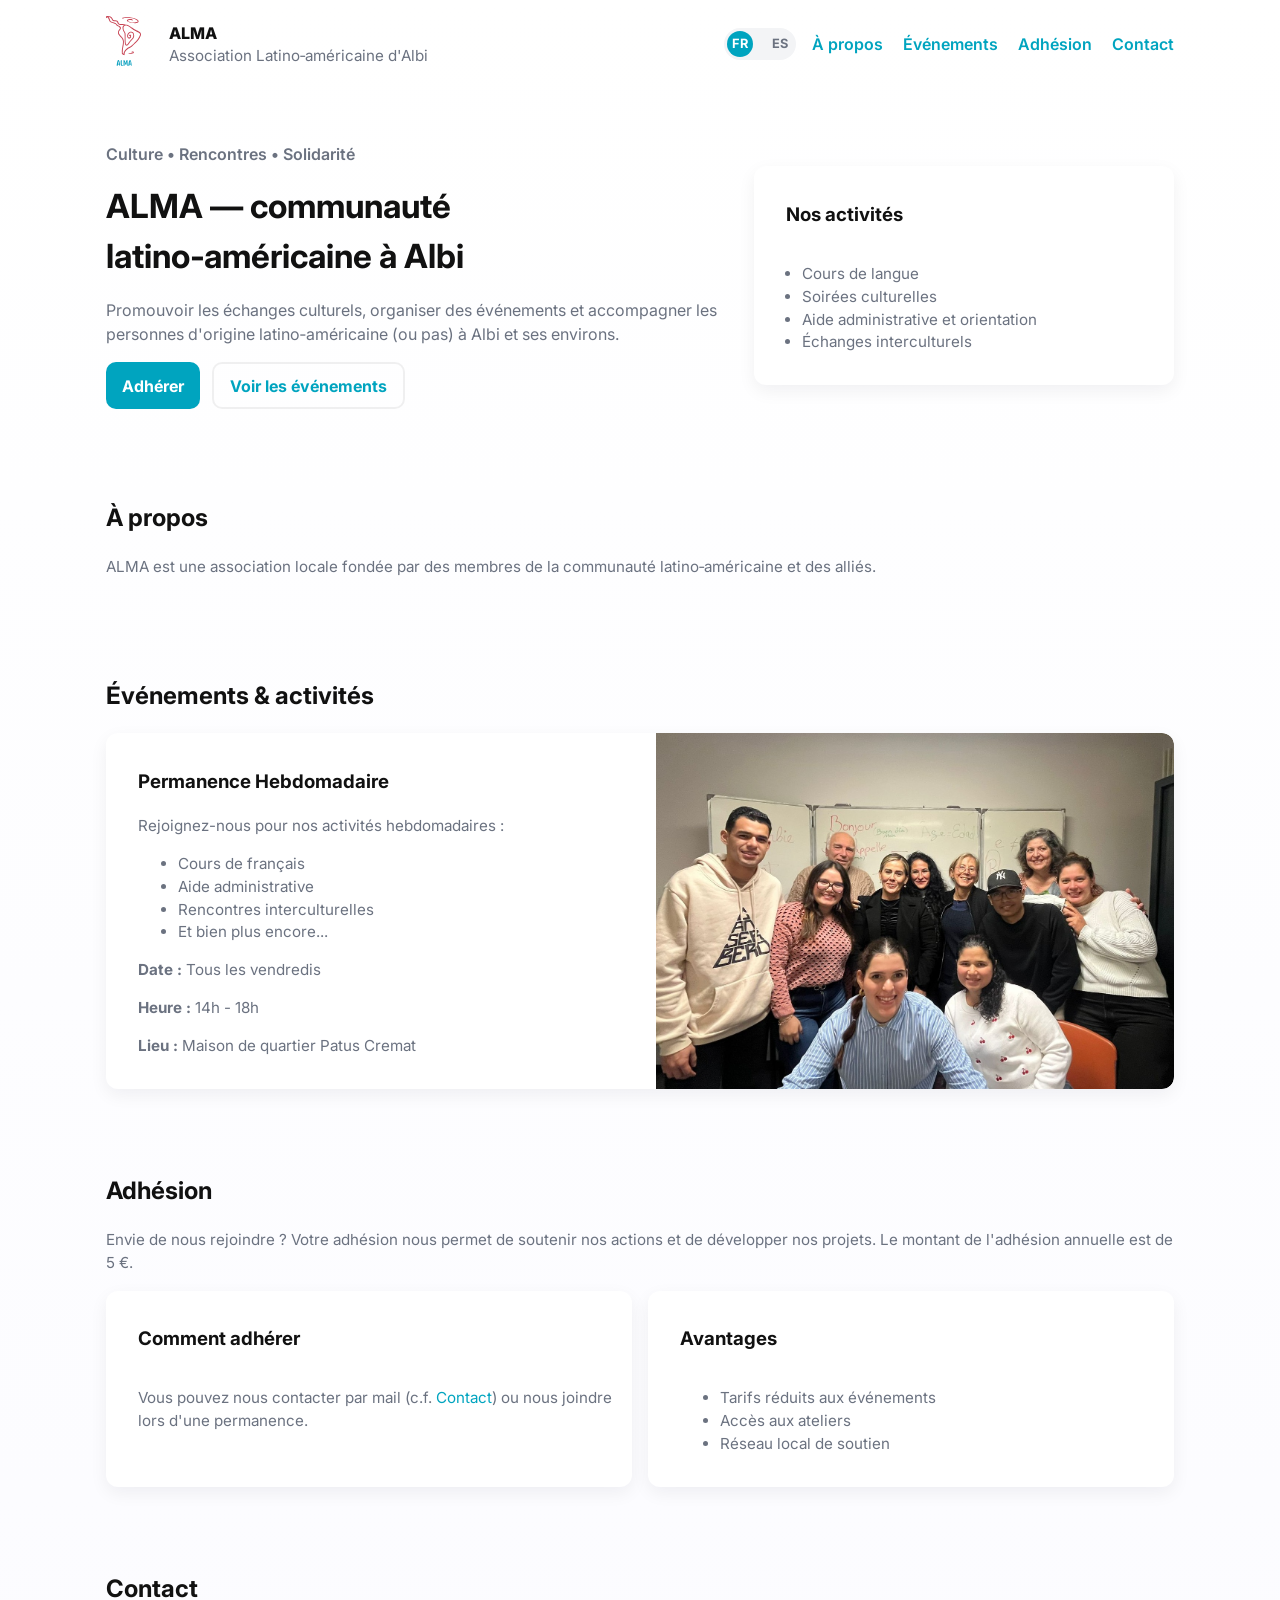
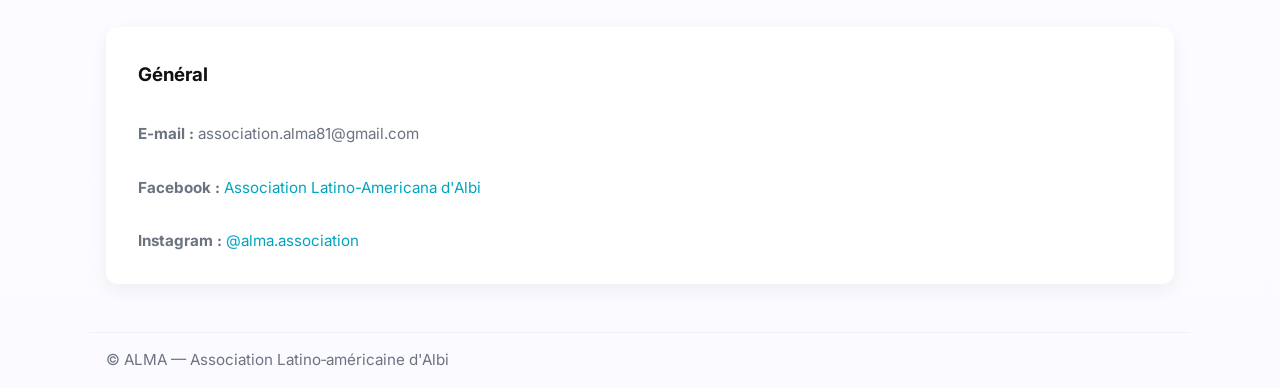
==== index.html @ cfc6c76d "Fix typo" ====
<!doctype html>
<html lang="fr">
<head>
  <meta charset="utf-8" />
  <meta name="viewport" content="width=device-width, initial-scale=1" />
  <title>ALMA — Association Latino‑américaine d'Albi</title>
  <meta name="description" content="ALMA (Association Latino‑aMéricaine d'Albi) — événements, cours, rencontres et échanges culturels à Albi." />
  <link rel="alternate" hreflang="fr" href="https://alma-albi.fr?lang=fr" />
  <link rel="alternate" hreflang="es" href="https://alma-albi.fr?lang=es" />
  <link rel="preconnect" href="https://fonts.googleapis.com">
  <link rel="preconnect" href="https://fonts.gstatic.com" crossorigin>
  <link href="https://fonts.googleapis.com/css2?family=Inter:wght@300;400;600;800&display=swap" rel="stylesheet">
  <link rel="stylesheet" href="style.css">
</head>
<body>
  <header class="container">
    <div class="nav" role="navigation" aria-label="Navigation principale">
      <div class="brand">
        <div class="logo" aria-hidden="true">
          <img src="logo_alma.svg" alt="Logo" height="50">
        </div>
        <div>
          <div style="font-weight:800">ALMA</div>
          <div class="small" data-i18n="subtitle">Association Latino‑américaine d'Albi</div>
        </div>
      </div>

      <nav class="main-nav">
        <!-- language toggle -->
        <div id="langSwitch" class="lang-switch" role="switch" aria-checked="false" tabindex="0" aria-label="Changer de langue">
          <span class="lang-label left">FR</span>
          <span class="lang-label right">ES</span>
          <span class="lang-thumb"></span>
        </div>

        <button class="menu-btn" id="menuBtn" aria-expanded="false" aria-controls="mobileMenu">☰</button>
        <ul class="desktop-menu">
          <li><a href="#apropos" data-i18n="nav_about">À propos</a></li>
          <li><a href="#evenements" data-i18n="nav_events">Événements</a></li>
          <li><a href="#adhesion" data-i18n="nav_membership">Adhésion</a></li>
          <li><a href="#contact" data-i18n="nav_contact">Contact</a></li>
        </ul>
      </nav>
    </div>

    <div id="mobileMenu" class="mobile-menu" aria-hidden="true">
      <ul>
        <li><a href="#apropos" data-i18n="nav_about">À propos</a></li>
        <li><a href="#evenements" data-i18n="nav_events">Événements</a></li>
        <li><a href="#adhesion" data-i18n="nav_membership">Adhésion</a></li>
        <li><a href="#contact" data-i18n="nav_contact">Contact</a></li>
      </ul>
    </div>
  </header>

  <main class="container">
    <section class="hero" aria-labelledby="hero-title">
      <div class="hero-inner">
        <div class="eyebrow" data-i18n="eyebrow">Culture • Rencontres • Solidarité</div>
        <h1 id="hero-title" data-i18n="title">ALMA — communauté latino‑américaine à Albi</h1>
        <p class="lead" data-i18n="lead">Promouvoir les échanges culturels, organiser des événements et accompagner les personnes d'origine latino‑américaine (ou pas) à Albi et ses environs.</p>

        <div class="ctas" role="group">
          <a class="btn btn-primary" href="#adhesion" data-i18n="cta_join">Adhérer</a>
          <a class="btn btn-ghost" href="#evenements" data-i18n="cta_events">Voir les événements</a>
        </div>
      </div>

      <aside class="card">
        <h3 data-i18n="activities_title">Nos activités</h3>
        <ul class="small" style="padding-left:1rem">
          <li data-i18n="act1">Cours de langue</li>
          <li data-i18n="act2">Soirées culturelles</li>
          <li data-i18n="act3">Aide administrative et orientation</li>
          <li data-i18n="act4">Échanges interculturels</li>
        </ul>
      </aside>
    </section>

    <section id="apropos">
      <h2 data-i18n="about_title">À propos</h2>
      <p class="small" data-i18n="about_text">ALMA est une association locale fondée par des membres de la communauté latino‑américaine et des alliés.</p>
    </section>

    <section id="evenements">
      <h2 data-i18n="events_title">Événements & activités</h2>
      <div class="card-grid">
        <article class="card card-with-image-grid">
          <div class="card-content">
            <div class="card-body">
              <h3 data-i18n="permanence_title">Permanence Hebdomadaire</h3>
              <p class="small" data-i18n="permanence_description">Rejoignez-nous pour nos activités hebdomadaires :</p>
              <ul class="small">
                <li data-i18n="permanence_item1">Cours de français</li>
                <li data-i18n="permanence_item2">Aide administrative</li>
                <li data-i18n="permanence_item3">Rencontres interculturelles</li>
                <li data-i18n="permanence_item4">Et bien plus encore...</li>
              </ul>
              <p class="small" data-i18n="permanence_date"><strong>Date :</strong> Tous les vendredis</p>
              <p class="small" data-i18n="permanence_time"><strong>Heure :</strong> 14h - 18h</p>
              <p class="small" data-i18n="permanence_location"><strong>Lieu :</strong> Maison de quartier Patus Cremat</p>
            </div>
            <div class="card-image">
              <img src="foto_permanence.jpeg" alt="Permanence Hebdomadaire">
            </div>
          </div>
        </article>
      </div>
    </section>

    <section id="adhesion">
      <h2 data-i18n="membership_title">Adhésion</h2>
      <p class="small" data-i18n="membership_text">Envie de nous rejoindre ? Votre adhésion nous permet de soutenir nos actions et de développer nos projets. Le montant de l'adhésion annuelle est de 5 €.</p>
      <div style="margin-top:1rem" class="card-grid">
        <div class="card">
          <h3 data-i18n="how_to_join_title">Comment adhérer</h3>
          <p class="small" data-i18n="how_to_join_text">Vous pouvez nous contacter par mail (c.f. <a href="#contact" data-i18n="nav_contact">Contact</a>) ou nous joindre lors d'une permanence.</p>
        </div>
        <div class="card">
          <h3 data-i18n="advantages_title">Avantages</h3>
          <ul class="small">
            <li data-i18n="advantage1">Tarifs réduits aux événements</li>
            <li data-i18n="advantage2">Accès aux ateliers</li>
            <li data-i18n="advantage3">Réseau local de soutien</li>
          </ul>
        </div>
      </div>
    </section>

    <section id="contact">
      <h2 data-i18n="contact_title">Contact</h2>

      <div class="card">
        <h3 data-i18n="contact_general_title">Général</h3>
        <p class="small" data-i18n="contact_email"><strong>E‑mail :</strong> association.alma81@gmail.com</p>
        <p class="small" data-i18n="contact_facebook"><strong>Facebook :</strong> <a href="https://www.facebook.com/p/Association-Latino-americana-dAlbi-61553731114717/">Association Latino-Americana d'Albi</a></p>
        <p class="small" data-i18n="contact_instagram"><strong>Instagram :</strong> <a href="https://www.instagram.com/alma.association/">@alma.association</a></p>
      </div>

      <!-- <h3 data-i18n="contact_board_title">Membres du bureau</h3> -->
      <!-- <div class="card-grid"> -->
      <!--   <div class="card"> -->
      <!--     <img src="https://via.placeholder.com/150" alt="Photo de John Doe" style="width:100%;height:auto;border-radius:8px;"> -->
      <!--     <h4 data-i18n="board_member1_name">John Doe</h4> -->
      <!--     <p class="small">john.doe@example.com</p> -->
      <!--     <p class="small">+33 6 00 00 00 00</p> -->
      <!--   </div> -->
      <!--   <div class="card"> -->
      <!--     <img src="https://via.placeholder.com/150" alt="Photo de Jane Doe" style="width:100%;height:auto;border-radius:8px;"> -->
      <!--     <h4 data-i18n="board_member2_name">Jane Doe</h4> -->
      <!--     <p class="small">jane.doe@example.com</p> -->
      <!--     <p class="small">+33 6 00 00 00 00</p> -->
      <!--   </div> -->
      <!--   <div class="card"> -->
      <!--     <img src="https://via.placeholder.com/150" alt="Photo de Peter Jones" style="width:100%;height:auto;border-radius:8px;"> -->
      <!--     <h4 data-i18n="board_member3_name">Peter Jones</h4> -->
      <!--     <p class="small">peter.jones@example.com</p> -->
      <!--     <p class="small">+33 6 00 00 00 00</p> -->
      <!--   </div> -->
      <!--   <div class="card"> -->
      <!--     <img src="https://via.placeholder.com/150" alt="Photo de Mary Smith" style="width:100%;height:auto;border-radius:8px;"> -->
      <!--     <h4 data-i18n="board_member4_name">Mary Smith</h4> -->
      <!--     <p class="small">mary.smith@example.com</p> -->
      <!--     <p class="small">+33 6 00 00 00 00</p> -->
      <!--   </div> -->
      <!-- </div> -->
    </section>
  </main>

  <footer class="container">
    <div class="small">© ALMA — Association Latino‑américaine d'Albi</div>
  </footer>

  <script>
    const translations = {
      fr: {
        subtitle: "Association Latino‑américaine d'Albi",
        nav_about: "À propos",
        nav_events: "Événements",
        nav_membership: "Adhésion",
        nav_contact: "Contact",
        eyebrow: "Culture • Rencontres • Solidarité",
        title: "ALMA — communauté latino‑américaine à Albi",
        lead: "Promouvoir les échanges culturels, organiser des événements et accompagner les personnes d'origine latino‑américaine (ou pas) à Albi et ses environs.",
        cta_join: "Adhérer",
        cta_events: "Voir les événements",
        activities_title: "Nos activités",
        act1: "Cours de langue",
        act2: "Soirées culturelles",
        act3: "Aide administrative et orientation",
        act4: "Échanges interculturels",
        about_title: "À propos",
        about_text: "ALMA est une association locale fondée par des membres de la communauté latino‑américaine et des alliés.",
        events_title: "Événements & activités",
        permanence_title: "Permanence Hebdomadaire",
        permanence_description: "Rejoignez-nous pour nos activités hebdomadaires :",
        permanence_item1: "Cours de français",
        permanence_item2: "Aide administrative",
        permanence_item3: "Rencontres interculturelles",
        permanence_item4: "Et bien plus encore...",
        permanence_date: "<strong>Date :</strong> Tous les vendredis",
        permanence_time: "<strong>Heure :</strong> 14h - 18h",
        permanence_location: "<strong>Lieu :</strong> Maison de quartier Patus Cremat",
        membership_title: "Adhésion",
        membership_text: "Envie de nous rejoindre ? Votre adhésion nous permet de soutenir nos actions et de développer nos projets. Le montant de l'adhésion annuelle est de 5 €.",
        how_to_join_title: "Comment adhérer",
        how_to_join_text: "Vous pouvez nous contacter par mail (c.f. <a href="#contact" data-i18n="nav_contact">Contact</a>) ou nous joindre lors d'une permanence.",
        advantages_title: "Avantages",
        advantage1: "Tarifs réduits aux événements",
        advantage2: "Accès aux ateliers",
        advantage3: "Réseau local de soutien",
        contact_title: "Contact",
        contact_general_title: "Général",
        contact_phone: "<strong>Téléphone :</strong> +33 6 00 00 00 00",
        contact_email: "<strong>E‑mail :</strong> association.alma81@gmail.com",
        contact_facebook: "<strong>Facebook :</strong> <a href=\"https://www.facebook.com/p/Association-Latino-americana-dAlbi-61553731114717/\">Association Latino-Americana d'Albi</a>",
        contact_instagram: "<strong>Instagram :</strong> <a href=\"https://www.instagram.com/alma.association/\">@alma.association</a>",
        contact_board_title: "Membres du bureau",
        board_member1_name: "John Doe",
        board_member2_name: "Jane Doe",
        board_member3_name: "Peter Jones",
        board_member4_name: "Mary Smith"
      },
      es: {
        subtitle: "Asociación Latinoamericana de Albi",
        nav_about: "Sobre nosotros",
        nav_events: "Eventos",
        nav_membership: "Afiliación",
        nav_contact: "Contacto",
        eyebrow: "Cultura • Encuentros • Solidaridad",
        title: "ALMA — comunidad latinoamericana en Albi",
        lead: "Promover intercambios culturales, organizar eventos y acompañar a personas de origen latinoamericano (o no) en Albi y alrededores.",
        cta_join: "Afiliarse",
        cta_events: "Ver eventos",
        activities_title: "Nuestras actividades",
        act1: "Clases de idioma",
        act2: "Noches culturales",
        act3: "Ayuda administrativa y orientación",
        act4: "Intercambios interculturales",
        about_title: "Sobre nosotros",
        about_text: "ALMA es una asociación local fundada por miembros de la comunidad latinoamericana y aliados.",
        events_title: "Eventos y actividades",
        permanence_title: "Permanencia Semanal",
        permanence_description: "Únase a nosotros para nuestras actividades semanales:",
        permanence_item1: "Clases de francés",
        permanence_item2: "Ayuda administrativa",
        permanence_item3: "Encuentros interculturales",
        permanence_item4: "Y mucho más...",
        permanence_date: "<strong>Fecha:</strong> Todos los viernes",
        permanence_time: "<strong>Hora:</strong> 14h - 18h",
        permanence_location: "<strong>Lugar:</strong> Maison de quartier Patus Cremat",
        membership_title: "Afiliación",
        membership_text: "¿Quiere unirse a nosotros? Su membresía nos permite apoyar nuestras acciones y desarrollar nuestros proyectos. La cuota anual de membresía es de 5 €.",
        how_to_join_title: "Cómo afiliarse",
        how_to_join_text: "Puede contactarnos por e-mail (véase <a href=\"#contact\" data-i18n=\"nav_contact\">Contacto</a>) o presentarse en la permanencia semanal.",
        advantages_title: "Ventajas",
        advantage1: "Tarifas reducidas en los eventos",
        advantage2: "Acceso a los talleres",
        advantage3: "Red de apoyo local",
        contact_title: "Contacto",
        contact_general_title: "General",
        contact_phone: "<strong>Teléfono:</strong> +33 6 00 00 00 00",
        contact_email: "<strong>E-mail:</strong> association.alma81@gmail.com",
        contact_facebook: "<strong>Facebook:</strong> <a href=\"https://www.facebook.com/p/Association-Latino-americana-dAlbi-61553731114717/\">Association Latino-Americana d'Albi</a>",
        contact_instagram: "<strong>Instagram:</strong> <a href=\"https://www.instagram.com/alma.association/\">@alma.association</a>",
        contact_board_title: "Miembros de la junta",
        board_member1_name: "John Doe",
        board_member2_name: "Jane Doe",
        board_member3_name: "Peter Jones",
        board_member4_name: "Mary Smith"
      }
    };

    let currentLang = 'fr';
    const toggle = document.getElementById('langSwitch');

    function updateUrl(lang) {
      const url = new URL(window.location);
      url.searchParams.set('lang', lang);
      window.history.pushState({}, '', url);
    }

    function updateLang(lang, fromUserInteraction) {
      document.documentElement.lang = lang;
      document.querySelectorAll('[data-i18n]').forEach(el=>{
        const key = el.getAttribute('data-i18n');
        el.innerHTML = translations[lang][key];
      });
      document.querySelectorAll('[data-i18n-placeholder]').forEach(el=>{
        const key = el.getAttribute('data-i18n-placeholder');
        el.placeholder = translations[lang][key];
      });
      if (fromUserInteraction) {
        updateUrl(lang);
      }
      toggle.classList.toggle('es', lang === 'es');
      toggle.setAttribute('aria-checked', lang === 'es');
    }

    function toggleLang(){
      currentLang = currentLang === 'fr' ? 'es' : 'fr';
      updateLang(currentLang, true);
    }

    // set initial language
    const urlParams = new URLSearchParams(window.location.search);
    const langFromUrl = urlParams.get('lang');
    if (langFromUrl === 'es' || langFromUrl === 'fr') {
      currentLang = langFromUrl;
    } else {
      const browserLang = navigator.language.slice(0, 2);
      if (browserLang === 'es') {
        currentLang = 'es';
        updateUrl('es');
      }
    }
    updateLang(currentLang);

    toggle.addEventListener('click', toggleLang);
    toggle.addEventListener('keydown', e=>{ if(e.key==='Enter' || e.key===' ') toggleLang(); });

    const menuBtn = document.getElementById('menuBtn');
    const mobileMenu = document.getElementById('mobileMenu');

    menuBtn.addEventListener('click', () => {
      const isOpen = mobileMenu.classList.toggle('open');
      menuBtn.setAttribute('aria-expanded', isOpen);
      mobileMenu.setAttribute('aria-hidden', !isOpen);
    });
  </script>
</body>
</html>
---- style.css ----
html {
  scroll-behavior: smooth;
}

:root {
  --bg: #ffffff;
  --bg-darker: #f3f4f6;
  --muted: #6b7280;
  --accent: #00a4bf;
  --accent-2: #ce3a50;
  /* --accent: #d97706; */
  /* warm orange */
  /* --accent-2: #8b5cf6; */
  /* purple for contrast */
  --radius: 12px;
  --max-width: 1100px;
  font-family: 'Inter', system-ui, -apple-system, 'Segoe UI', Roboto, 'Helvetica Neue', Arial;
}

* {
  box-sizing: border-box
}

body {
  margin: 0;
  background: linear-gradient(180deg, #fff 0%, #fbfbff 100%);
  color: #111;
  line-height: 1.5
}

a {
  color: var(--accent);
  text-decoration: none
}

.container {
  max-width: var(--max-width);
  margin: 0 auto;
  padding: 1rem
}

/* Header */
header {
  background: transparent;
  padding: 0.6rem 0
}

.nav {
  display: flex;
  align-items: center;
  justify-content: space-between;
  gap: 1rem
}

.brand {
  display: flex;
  align-items: center;
  gap: .75rem
}

.logo {
  margin-right: 1rem;
}

nav ul {
  display: flex;
  gap: 1rem;
  margin: 0;
  padding: 0;
  list-style: none
}

nav li {
  font-weight: 600
}

.main-nav {
  display: flex;
  align-items: center;
  gap: 1rem;
}

.mobile-menu ul {
  list-style: none;
  margin: 0;
  padding: 0;
}

.mobile-menu li {
  padding: .5rem 0;
  text-align: center;
  background: var(--bg-darker);
  border-radius: var(--radius);
  margin: .5rem 0;
}

.mobile-menu li a {
  color: var(--muted);
  display: block;
  width: 100%;
  height: 100%;
}

/* mobile nav toggle */
.menu-btn {
  display: none;
  background: none;
  border: 0;
  font-size: 1.2rem
}



/* Hero */
.hero {
  display: grid;
  grid-template-columns: 1fr;
  gap: 1rem;
  align-items: center;
  padding: 2.4rem 0
}

.hero-inner {
  display: flex;
  flex-direction: column;
  gap: 1rem
}

.eyebrow {
  color: var(--muted);
  font-weight: 600
}

h1 {
  font-size: clamp(1.6rem, 2.6vw, 2.4rem);
  margin: 0
}

p.lead {
  margin: 0;
  color: var(--muted)
}

.ctas {
  display: flex;
  gap: .75rem;
  flex-wrap: wrap
}

.btn {
  display: inline-flex;
  align-items: center;
  gap: .5rem;
  padding: .6rem 1rem;
  border-radius: 10px;
  border: 0;
  cursor: pointer;
  font-weight: 700
}

.btn-primary {
  background: var(--accent);
  color: white
}

.btn-ghost {
  background: transparent;
  color: var(--accent);
  border: 2px solid rgba(0, 0, 0, 0.06)
}

/* Sections */
section {
  padding: 2rem 0
}

.card-grid {
  display: grid;
  gap: 1rem;
  grid-template-columns: repeat(auto-fit, minmax(220px, 1fr))
}

.card {
  background: white;
  border-radius: var(--radius);
  padding: 1rem;
  box-shadow: 0 6px 18px rgba(15, 23, 42, 0.06);
  display: flex; /* Make card a flex container */
  flex-direction: column; /* Stack children vertically */
}

.small {
  font-size: .95rem;
  color: var(--muted)
}

/* Contact */
form {
  display: grid;
  gap: .6rem
}

input,
textarea {
  padding: .6rem;
  border-radius: 8px;
  border: 1px solid #e6e9ef;
  font-family: inherit
}

/* align labels and fields nicely */
form label {
  display: flex;
  flex-direction: column;
  gap: .25rem
}

textarea {
  min-height: 120px;
  resize: vertical
}

footer {
  padding: 1.4rem 0;
  border-top: 1px solid #f0f2f5;
  color: var(--muted)
}

/* Responsive adjustments */
@media (min-width:800px) {
  .hero {
    grid-template-columns: 1fr 420px
  }

  .hero-inner {
    padding-right: 1rem
  }

  nav ul {
    gap: 1.25rem
  }

  .menu-btn {
    display: none
  }

  .mobile-menu {
    display: none;
  }
}

@media (max-width:799px) {
  nav ul {
    display: none
  }

  .menu-btn {
    display: inline-flex
  }

  .mobile-menu {
    overflow: hidden;
    max-height: 0;
    transition: max-height 0.3s ease-in-out;
  }

  .mobile-menu.open {
    max-height: 500px; /* arbitrary large value */
    padding: 1rem 0;
  }
}

/* language switch */
.lang-switch {
  position: relative;
  width: 72px;
  height: 32px;
  border-radius: 999px;
  background: var(--bg-darker);
  cursor: pointer;
  display: flex;
  align-items: center;
  justify-content: space-between;
  padding: 0 8px;
  font-weight: 700;
  font-size: .8rem;
  color: var(--muted)
}

.lang-switch .lang-thumb {
  position: absolute;
  top: 3px;
  left: 3px;
  width: 26px;
  height: 26px;
  border-radius: 50%;
  background: var(--accent);
  transition: transform .25s ease
}

.lang-switch.es .lang-thumb {
  transform: translateX(40px)
}

.lang-switch .lang-label {
  z-index: 1;
  transition: color .25s ease
}

.lang-switch:not(.es) .lang-label.left {
  color: white
}

.lang-switch.es .lang-label.right {
  color: white
}

/* small polish */
.muted {
  color: var(--muted)
}

.pill {
  display: inline-block;
  padding: .25rem .6rem;
  background: #f3f4f6;
  border-radius: 999px;
  font-weight: 600
}

/* New styles for card with image */
@media (min-width: 800px) {
  .card-with-image-grid {
    display: grid;
    grid-template-columns: 1fr 1fr;
    gap: 0; /* Remove gap to make columns touch */
    padding: 0; /* Remove padding from the grid container itself */
    overflow: hidden; /* Ensure border-radius clips children */
  }

  .card-with-image-grid .card-content {
    display: contents; /* Makes the wrapper part of the grid */
  }

  .card-with-image-grid .card-body {
    padding: 1rem; /* Keep padding for the text content */
    padding-left: 0;
    justify-content: center; /* Center content vertically */
    height: 100%; /* Ensure it fills the grid cell height */
  }

  .card-with-image-grid .card-image {
    width: 100%;
    height: 100%;
  }

  .card-with-image-grid .card-image img {
    width: 100%;
    height: 100%;
    object-fit: cover;
    border-radius: 0 var(--radius) var(--radius) 0; /* Rounded corners on the right side */
  }

  .card {
    padding-left: 2rem;
  }
}

/* Fallback for smaller screens */
@media (max-width: 799px) {
  .card-with-image-grid .card-content {
    display: flex;
    flex-direction: column;
    gap: 1rem;
  }

  .card-with-image-grid .card-image {
    width: 100%;
  }

  .card-with-image-grid .card-image img {
    width: 100%;
    border-radius: var(--radius);
  }
}
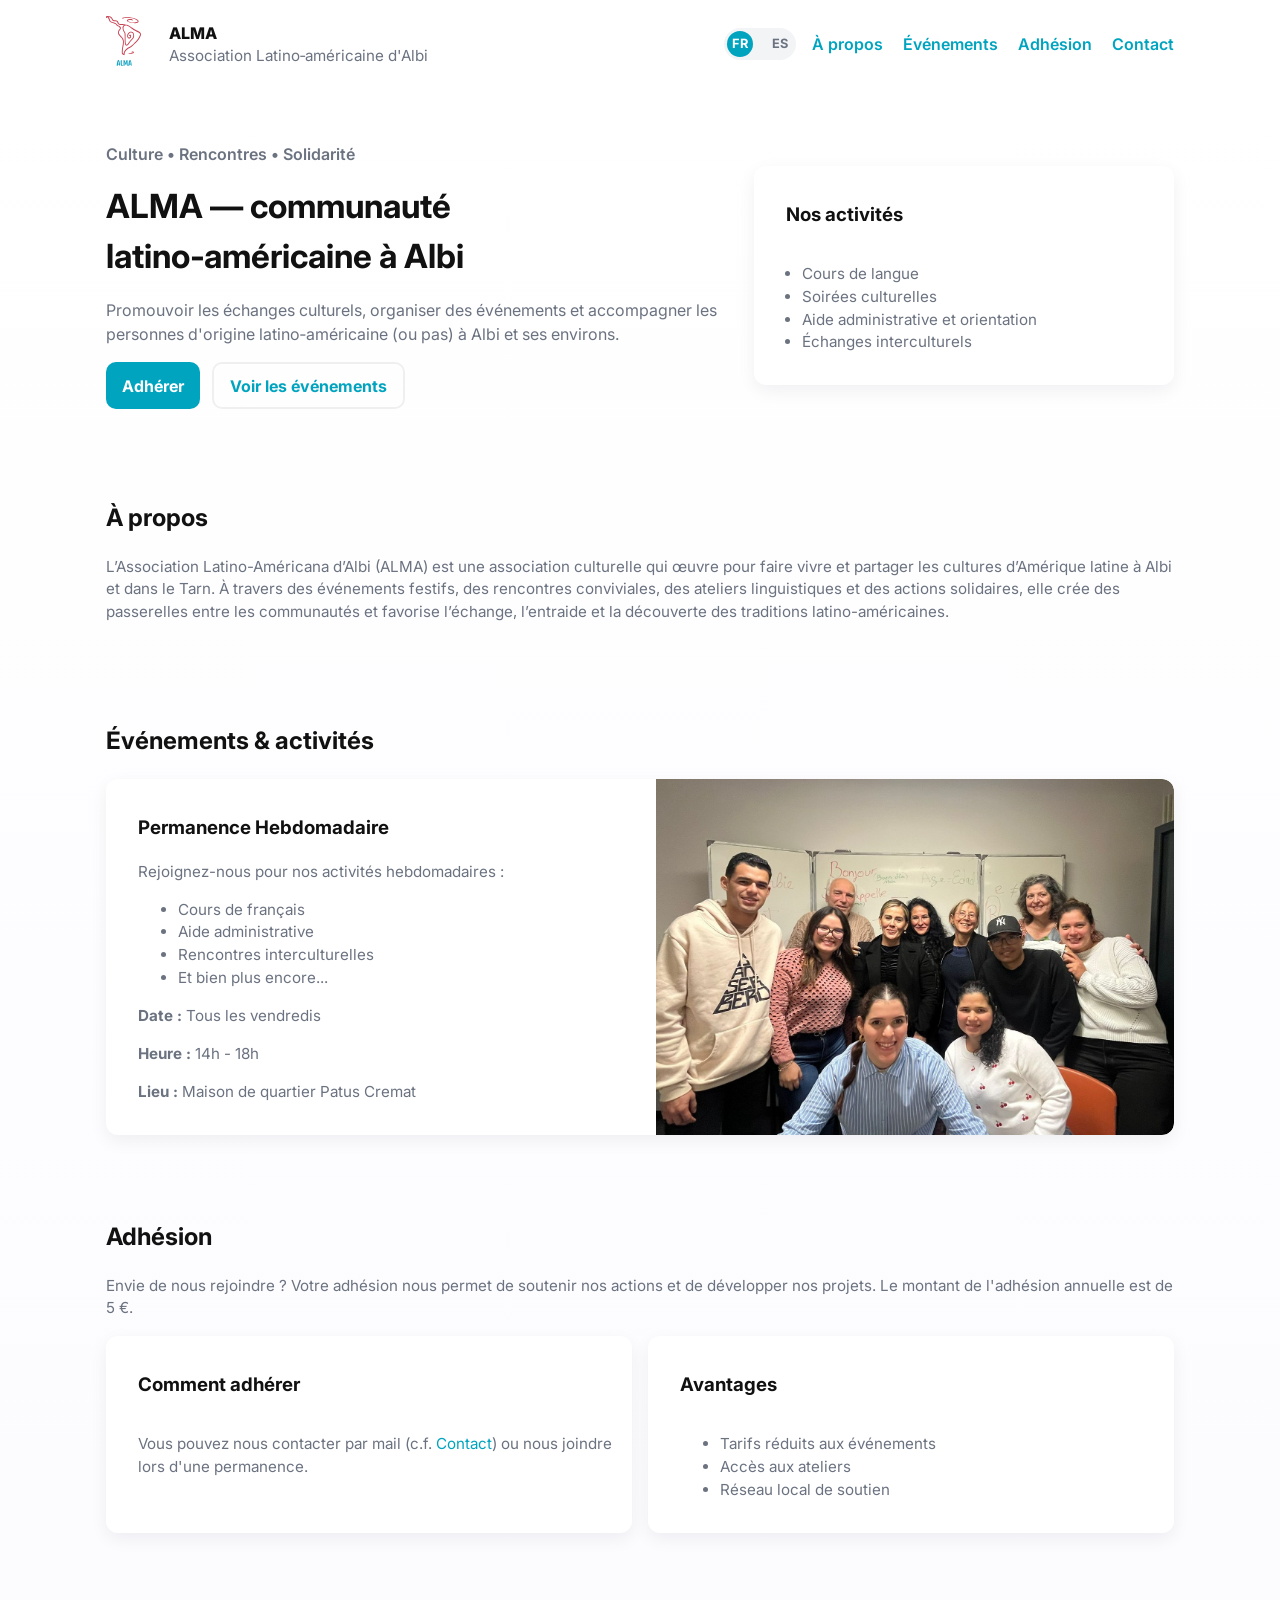
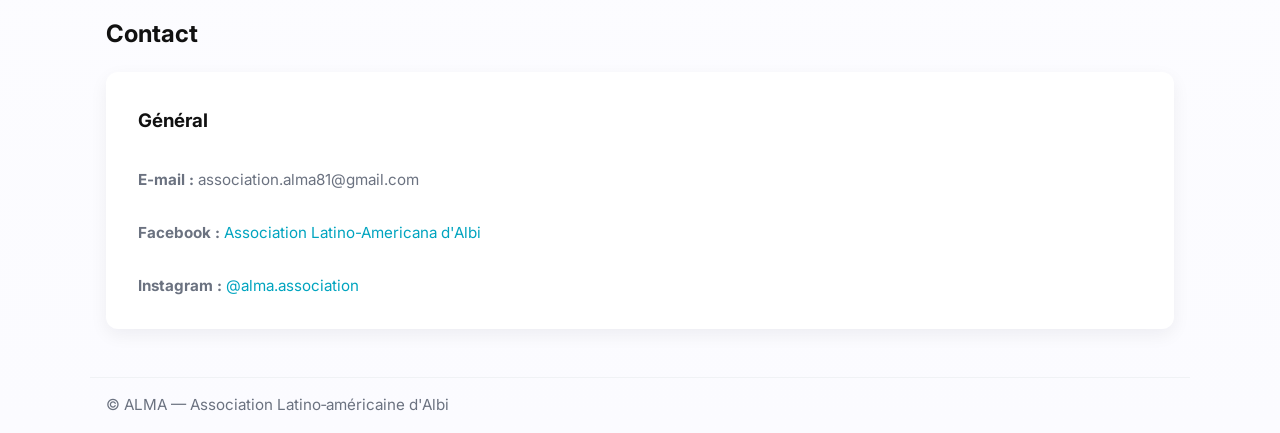
==== commit a357d473: "Change about text" ====
--- a/index.html
+++ b/index.html
@@ -17,7 +17,7 @@
     <div class="nav" role="navigation" aria-label="Navigation principale">
       <div class="brand">
         <div class="logo" aria-hidden="true">
-          <img src="logo_alma.svg" alt="Logo" height="50">
+          <img src="resources/logo_alma.svg" alt="Logo" height="50">
         </div>
         <div>
           <div style="font-weight:800">ALMA</div>
@@ -79,7 +79,7 @@
 
     <section id="apropos">
       <h2 data-i18n="about_title">À propos</h2>
-      <p class="small" data-i18n="about_text">ALMA est une association locale fondée par des membres de la communauté latino‑américaine et des alliés.</p>
+      <p class="small" data-i18n="about_text">L’Association Latino-Américana d’Albi (ALMA) est une association culturelle qui œuvre pour faire vivre et partager les cultures d’Amérique latine à Albi et dans le Tarn. À travers des événements festifs, des rencontres conviviales, des ateliers linguistiques et des actions solidaires, elle crée des passerelles entre les communautés et favorise l’échange, l’entraide et la découverte des traditions latino-américaines.</p>
     </section>
 
     <section id="evenements">
@@ -101,7 +101,7 @@
               <p class="small" data-i18n="permanence_location"><strong>Lieu :</strong> Maison de quartier Patus Cremat</p>
             </div>
             <div class="card-image">
-              <img src="foto_permanence.jpeg" alt="Permanence Hebdomadaire">
+              <img src="resources/foto_permanence.jpeg" alt="Permanence Hebdomadaire">
             </div>
           </div>
         </article>
@@ -190,7 +190,7 @@
         act3: "Aide administrative et orientation",
         act4: "Échanges interculturels",
         about_title: "À propos",
-        about_text: "ALMA est une association locale fondée par des membres de la communauté latino‑américaine et des alliés.",
+        about_text: "L’Association Latino-Américana d’Albi (ALMA) est une association culturelle qui œuvre pour faire vivre et partager les cultures d’Amérique latine à Albi et dans le Tarn. À travers des événements festifs, des rencontres conviviales, des ateliers linguistiques et des actions solidaires, elle crée des passerelles entre les communautés et favorise l’échange, l’entraide et la découverte des traditions latino-américaines.",
         events_title: "Événements & activités",
         permanence_title: "Permanence Hebdomadaire",
         permanence_description: "Rejoignez-nous pour nos activités hebdomadaires :",
@@ -204,7 +204,7 @@
         membership_title: "Adhésion",
         membership_text: "Envie de nous rejoindre ? Votre adhésion nous permet de soutenir nos actions et de développer nos projets. Le montant de l'adhésion annuelle est de 5 €.",
         how_to_join_title: "Comment adhérer",
-        how_to_join_text: "Vous pouvez nous contacter par mail (c.f. <a href="#contact" data-i18n="nav_contact">Contact</a>) ou nous joindre lors d'une permanence.",
+        how_to_join_text: "Vous pouvez nous contacter par mail (c.f. <a href=\"#contact\" data-i18n=\"nav_contact\">Contact</a>) ou nous joindre lors d'une permanence.",
         advantages_title: "Avantages",
         advantage1: "Tarifs réduits aux événements",
         advantage2: "Accès aux ateliers",
@@ -238,7 +238,7 @@
         act3: "Ayuda administrativa y orientación",
         act4: "Intercambios interculturales",
         about_title: "Sobre nosotros",
-        about_text: "ALMA es una asociación local fundada por miembros de la comunidad latinoamericana y aliados.",
+        about_text: "La Asociación Latinoamericana de Albi (ALMA) es una asociación cultural que trabaja para hacer vivir y compartir las culturas de América Latina en Albi y en el Tarn. A través de eventos festivos, encuentros conviviales, talleres lingüísticos y acciones solidarias, crea puentes entre las comunidades y fomenta el intercambio, la ayuda mutua y el acercamiento a las tradiciones latinoamericanas.",
         events_title: "Eventos y actividades",
         permanence_title: "Permanencia Semanal",
         permanence_description: "Únase a nosotros para nuestras actividades semanales:",
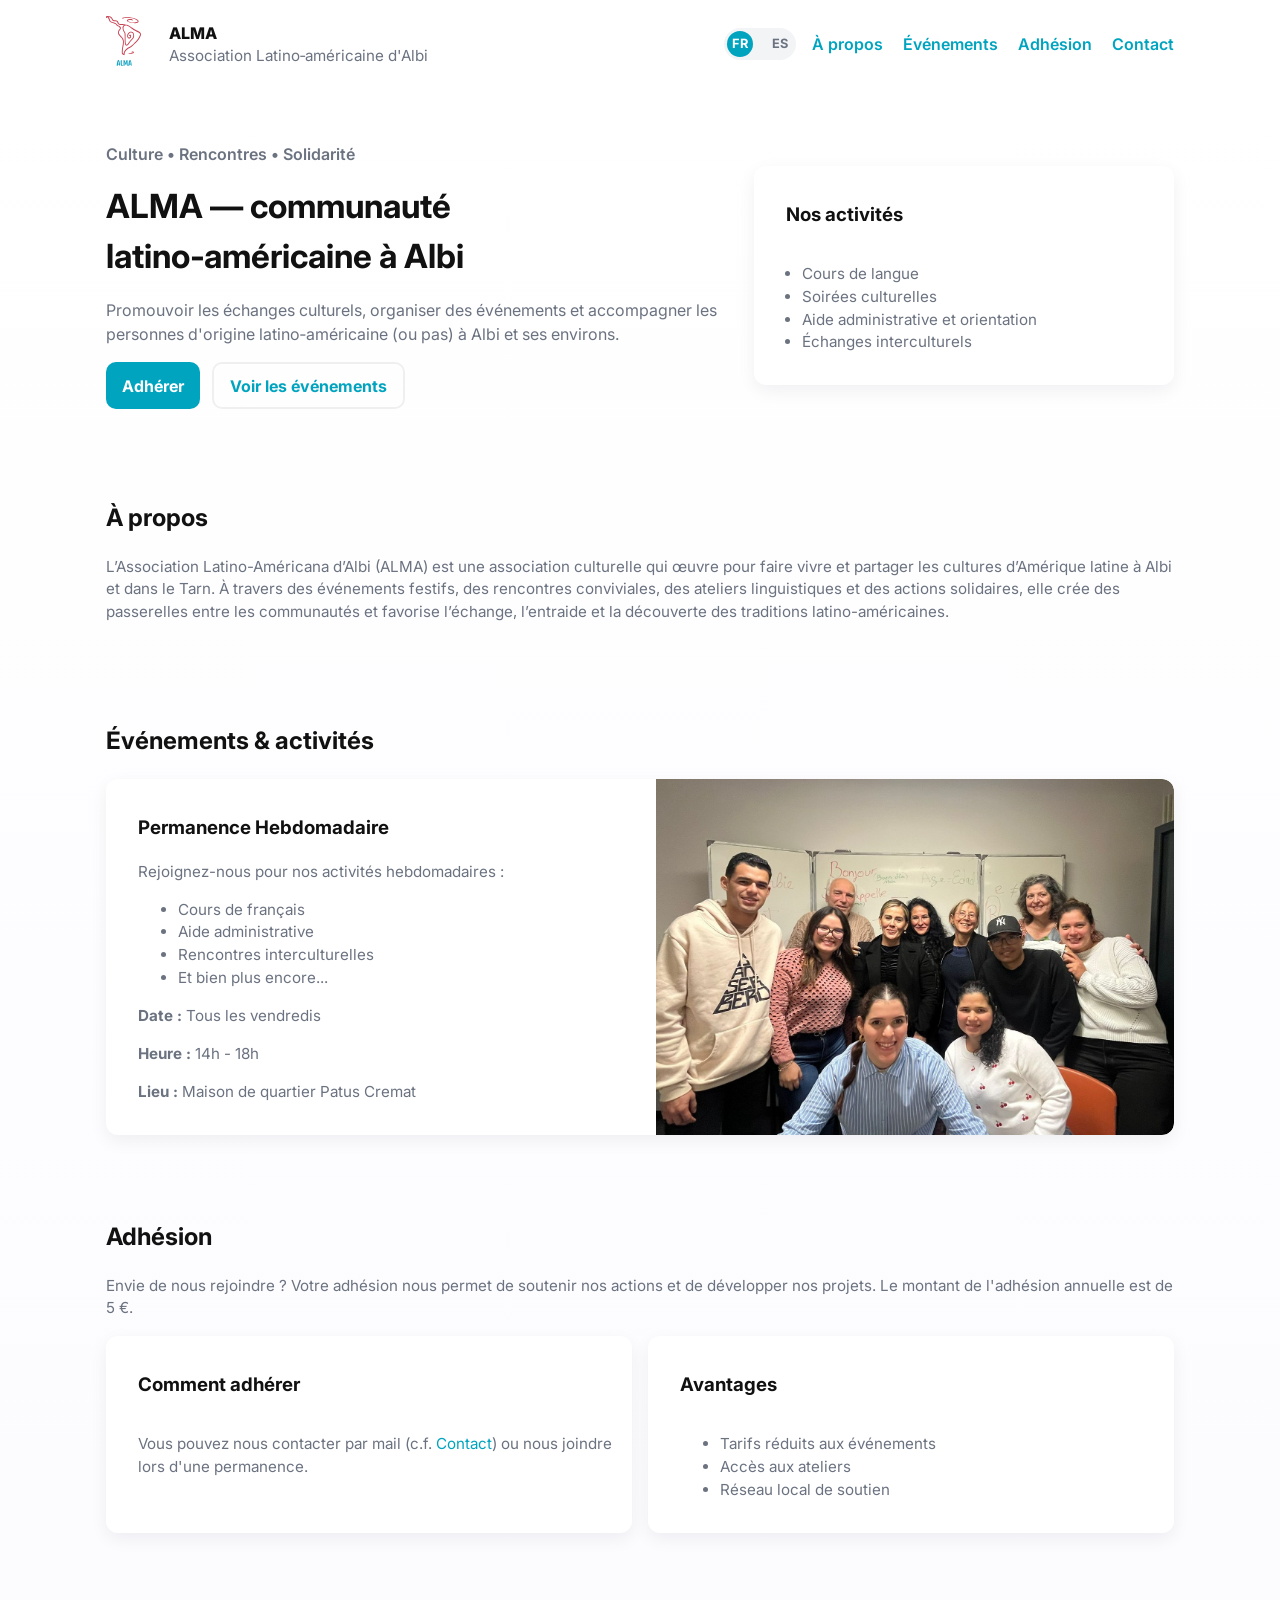
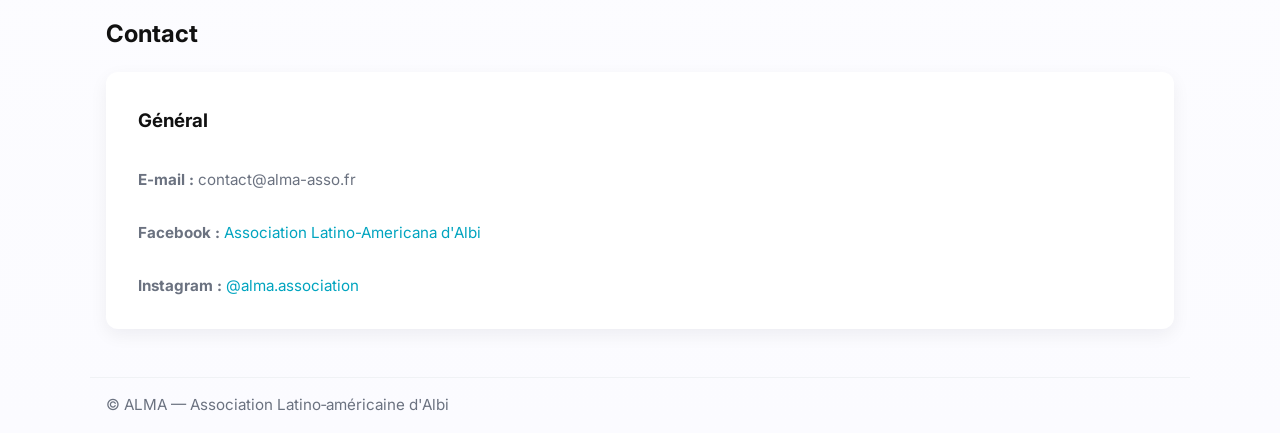
==== commit d178cbf2: "Change email" ====
--- a/index.html
+++ b/index.html
@@ -132,7 +132,7 @@
 
       <div class="card">
         <h3 data-i18n="contact_general_title">Général</h3>
-        <p class="small" data-i18n="contact_email"><strong>E‑mail :</strong> association.alma81@gmail.com</p>
+        <p class="small" data-i18n="contact_email"><strong>E‑mail :</strong> contact@alma-asso.fr</p>
         <p class="small" data-i18n="contact_facebook"><strong>Facebook :</strong> <a href="https://www.facebook.com/p/Association-Latino-americana-dAlbi-61553731114717/">Association Latino-Americana d'Albi</a></p>
         <p class="small" data-i18n="contact_instagram"><strong>Instagram :</strong> <a href="https://www.instagram.com/alma.association/">@alma.association</a></p>
       </div>
@@ -212,7 +212,7 @@
         contact_title: "Contact",
         contact_general_title: "Général",
         contact_phone: "<strong>Téléphone :</strong> +33 6 00 00 00 00",
-        contact_email: "<strong>E‑mail :</strong> association.alma81@gmail.com",
+        contact_email: "<strong>E‑mail :</strong> contact@alma-asso.fr",
         contact_facebook: "<strong>Facebook :</strong> <a href=\"https://www.facebook.com/p/Association-Latino-americana-dAlbi-61553731114717/\">Association Latino-Americana d'Albi</a>",
         contact_instagram: "<strong>Instagram :</strong> <a href=\"https://www.instagram.com/alma.association/\">@alma.association</a>",
         contact_board_title: "Membres du bureau",
@@ -260,7 +260,7 @@
         contact_title: "Contacto",
         contact_general_title: "General",
         contact_phone: "<strong>Teléfono:</strong> +33 6 00 00 00 00",
-        contact_email: "<strong>E-mail:</strong> association.alma81@gmail.com",
+        contact_email: "<strong>E-mail:</strong> contact@alma-asso.fr",
         contact_facebook: "<strong>Facebook:</strong> <a href=\"https://www.facebook.com/p/Association-Latino-americana-dAlbi-61553731114717/\">Association Latino-Americana d'Albi</a>",
         contact_instagram: "<strong>Instagram:</strong> <a href=\"https://www.instagram.com/alma.association/\">@alma.association</a>",
         contact_board_title: "Miembros de la junta",
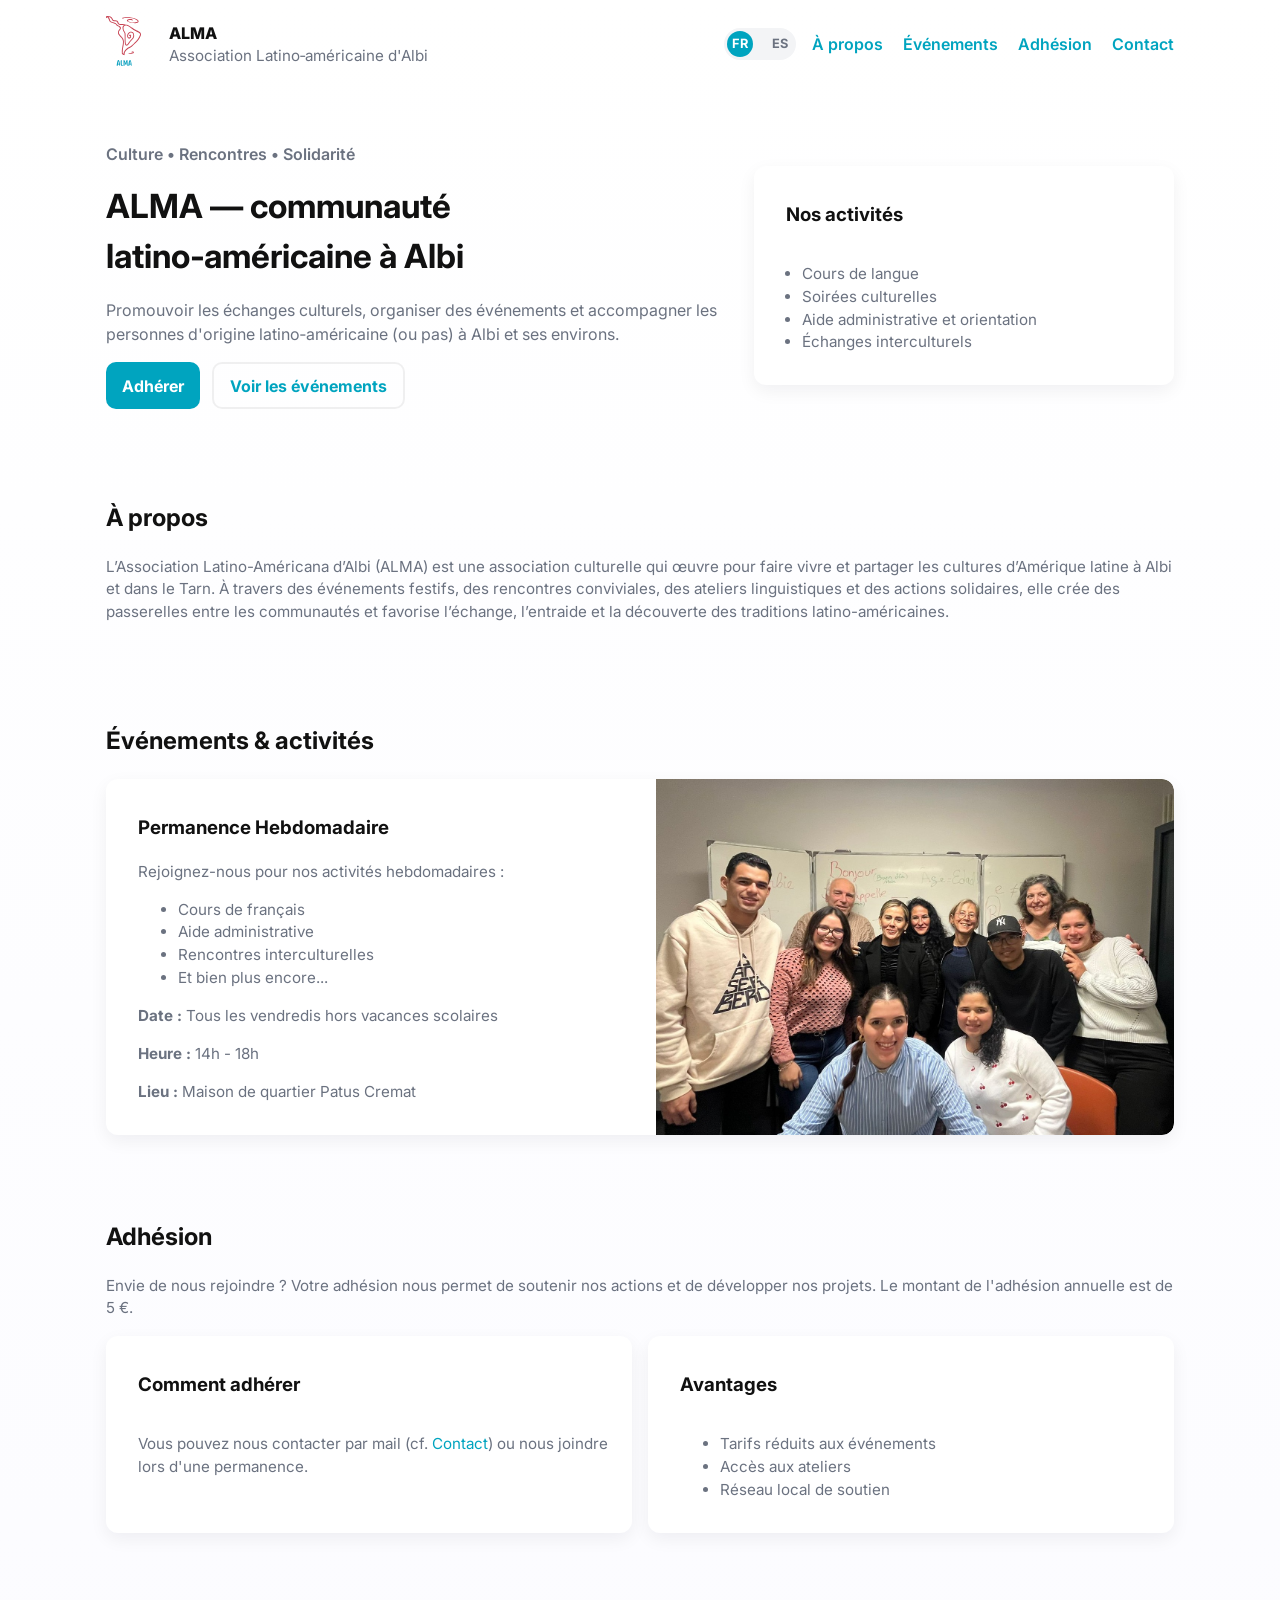
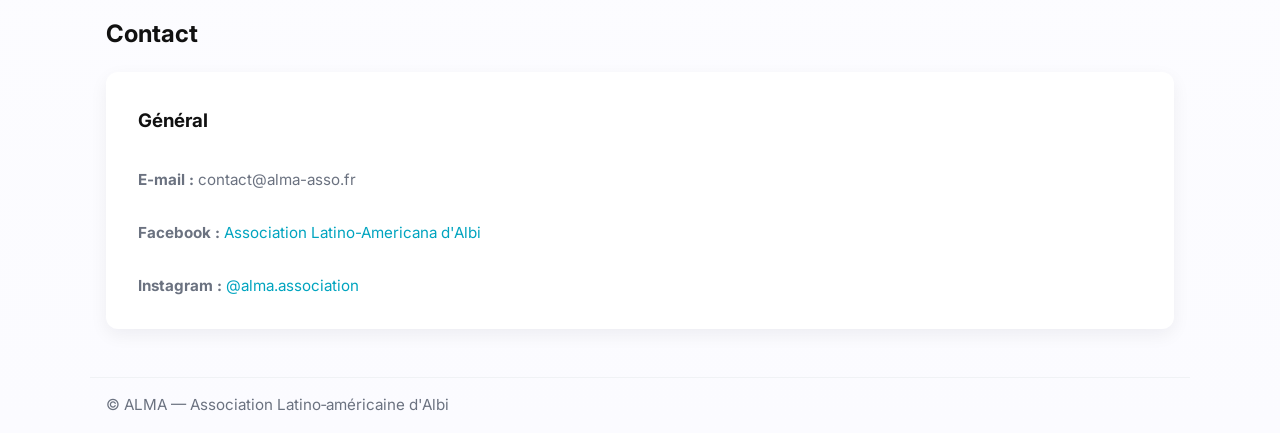
==== commit 1ee08b3c: "Little fixes" ====
--- a/index.html
+++ b/index.html
@@ -96,7 +96,7 @@
                 <li data-i18n="permanence_item3">Rencontres interculturelles</li>
                 <li data-i18n="permanence_item4">Et bien plus encore...</li>
               </ul>
-              <p class="small" data-i18n="permanence_date"><strong>Date :</strong> Tous les vendredis</p>
+              <p class="small" data-i18n="permanence_date"><strong>Date :</strong> Tous les vendredis hors vacances scolaires</p>
               <p class="small" data-i18n="permanence_time"><strong>Heure :</strong> 14h - 18h</p>
               <p class="small" data-i18n="permanence_location"><strong>Lieu :</strong> Maison de quartier Patus Cremat</p>
             </div>
@@ -114,7 +114,7 @@
       <div style="margin-top:1rem" class="card-grid">
         <div class="card">
           <h3 data-i18n="how_to_join_title">Comment adhérer</h3>
-          <p class="small" data-i18n="how_to_join_text">Vous pouvez nous contacter par mail (c.f. <a href="#contact" data-i18n="nav_contact">Contact</a>) ou nous joindre lors d'une permanence.</p>
+          <p class="small" data-i18n="how_to_join_text">Vous pouvez nous contacter par mail (cf. <a href="#contact" data-i18n="nav_contact">Contact</a>) ou nous joindre lors d'une permanence.</p>
         </div>
         <div class="card">
           <h3 data-i18n="advantages_title">Avantages</h3>
@@ -164,6 +164,7 @@
       <!--     <p class="small">+33 6 00 00 00 00</p> -->
       <!--   </div> -->
       <!-- </div> -->
+
     </section>
   </main>
 
@@ -198,13 +199,13 @@
         permanence_item2: "Aide administrative",
         permanence_item3: "Rencontres interculturelles",
         permanence_item4: "Et bien plus encore...",
-        permanence_date: "<strong>Date :</strong> Tous les vendredis",
+        permanence_date: "<strong>Date :</strong> Tous les vendredis hors vacances scolaires",
         permanence_time: "<strong>Heure :</strong> 14h - 18h",
         permanence_location: "<strong>Lieu :</strong> Maison de quartier Patus Cremat",
         membership_title: "Adhésion",
         membership_text: "Envie de nous rejoindre ? Votre adhésion nous permet de soutenir nos actions et de développer nos projets. Le montant de l'adhésion annuelle est de 5 €.",
         how_to_join_title: "Comment adhérer",
-        how_to_join_text: "Vous pouvez nous contacter par mail (c.f. <a href=\"#contact\" data-i18n=\"nav_contact\">Contact</a>) ou nous joindre lors d'une permanence.",
+        how_to_join_text: "Vous pouvez nous contacter par mail (cf. <a href=\"#contact\" data-i18n=\"nav_contact\">Contact</a>) ou nous joindre lors d'une permanence.",
         advantages_title: "Avantages",
         advantage1: "Tarifs réduits aux événements",
         advantage2: "Accès aux ateliers",
@@ -246,7 +247,7 @@
         permanence_item2: "Ayuda administrativa",
         permanence_item3: "Encuentros interculturales",
         permanence_item4: "Y mucho más...",
-        permanence_date: "<strong>Fecha:</strong> Todos los viernes",
+        permanence_date: "<strong>Fecha:</strong> Todos los viernes excepto durante las vacaciones escolares",
         permanence_time: "<strong>Hora:</strong> 14h - 18h",
         permanence_location: "<strong>Lugar:</strong> Maison de quartier Patus Cremat",
         membership_title: "Afiliación",
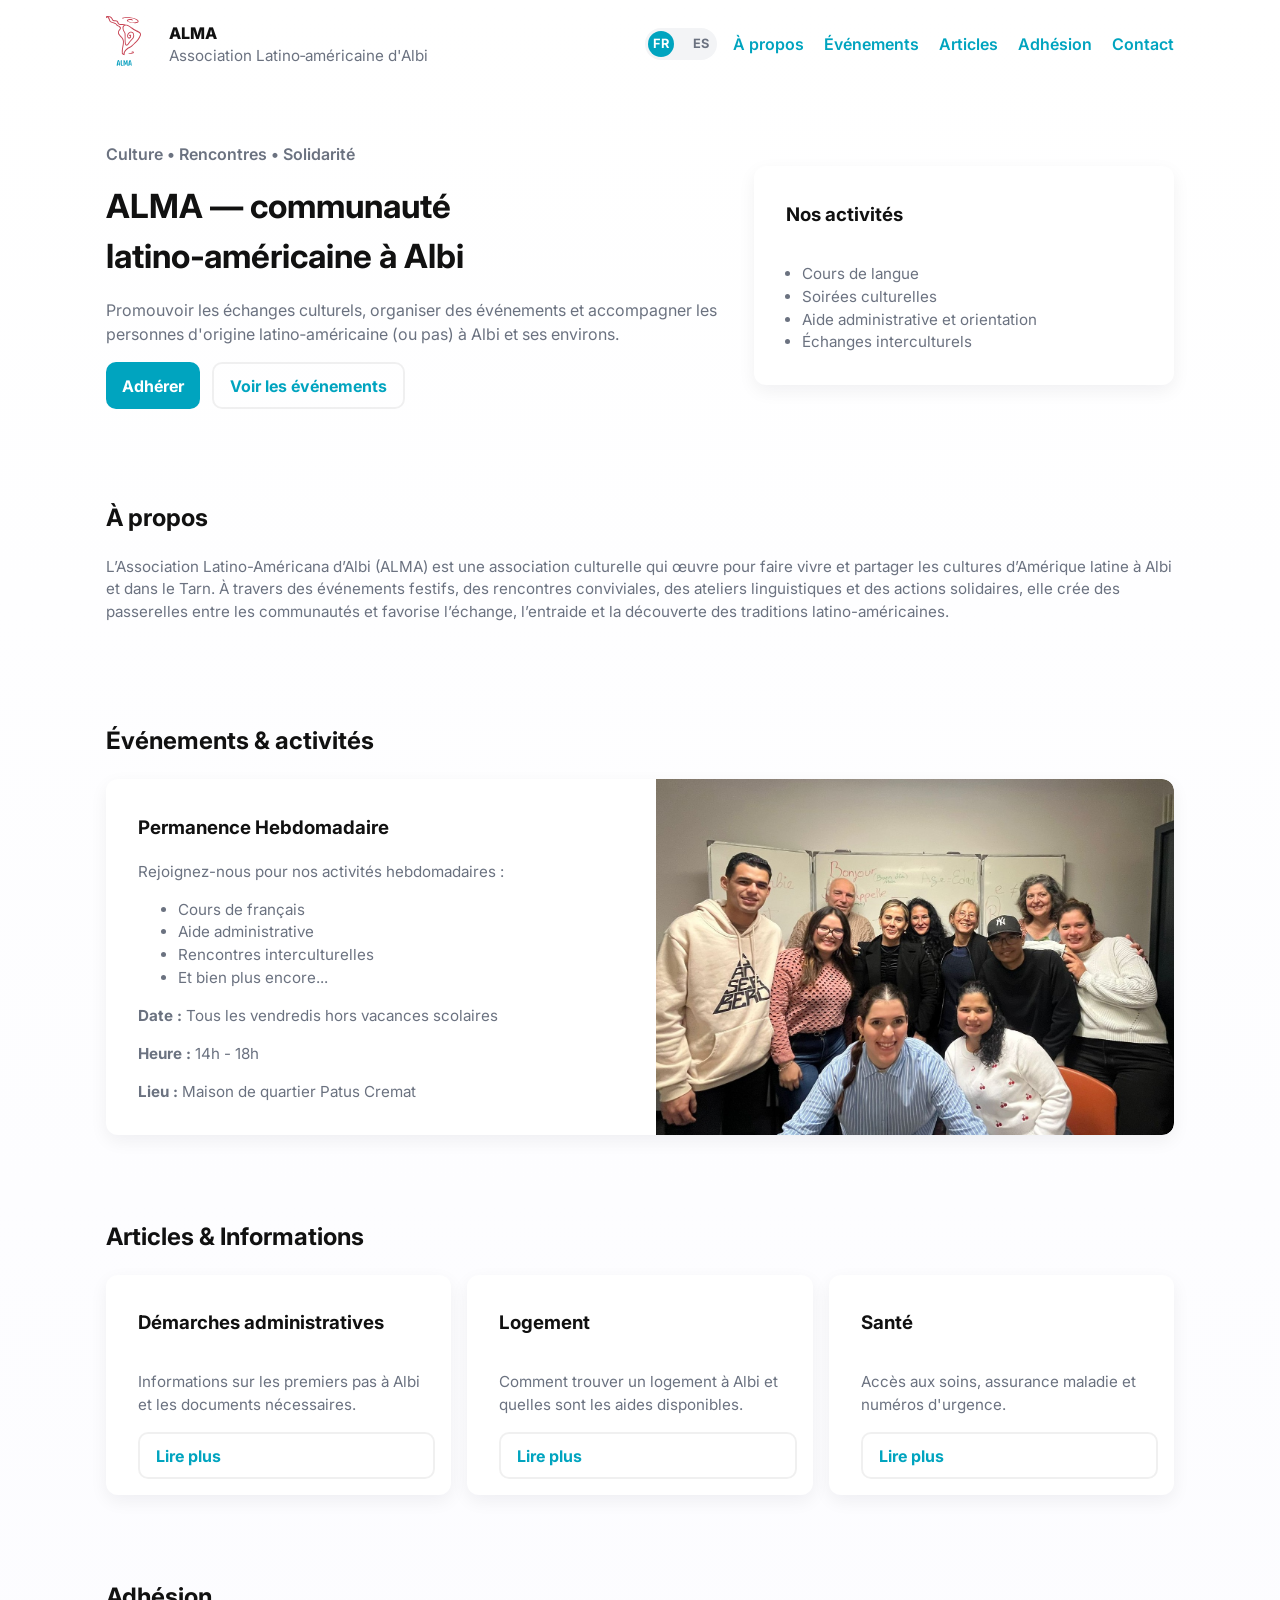
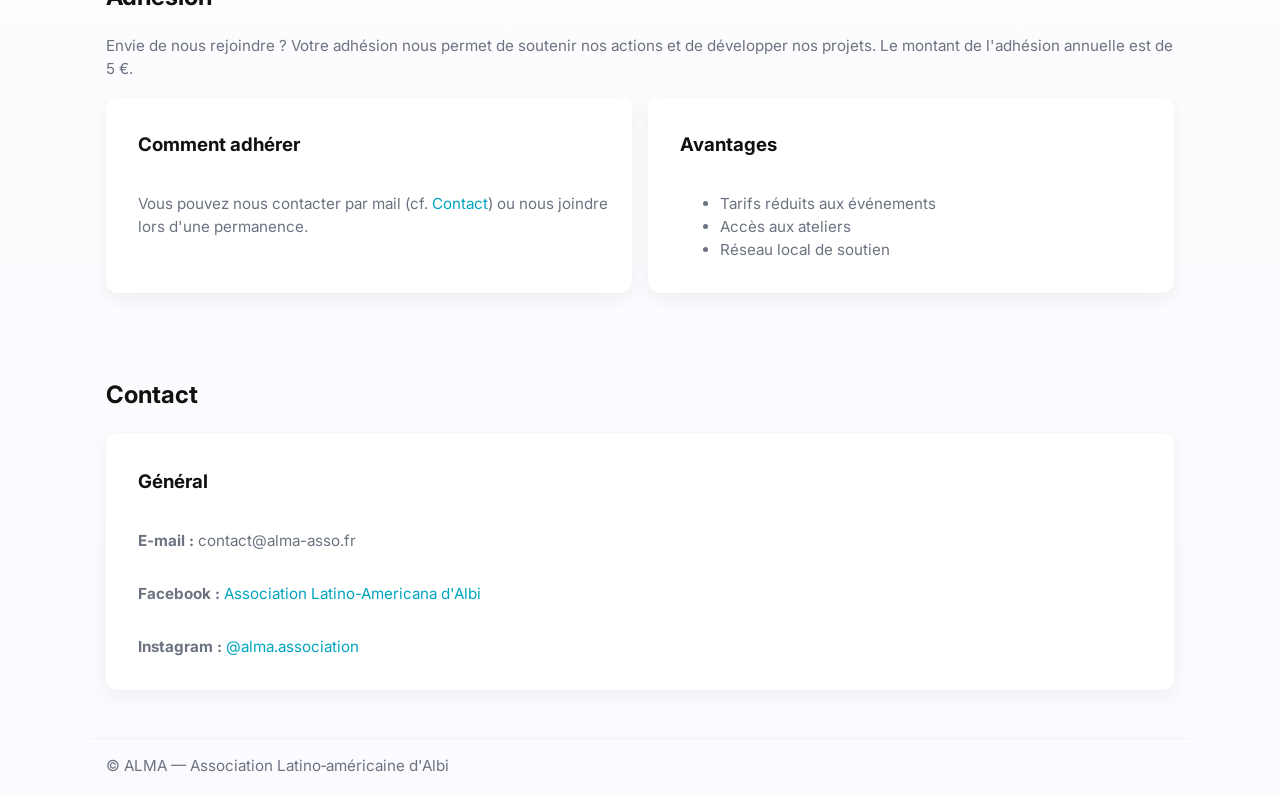
==== commit ea034746: "Add articles" ====
--- a/index.html
+++ b/index.html
@@ -37,6 +37,7 @@
         <ul class="desktop-menu">
           <li><a href="#apropos" data-i18n="nav_about">À propos</a></li>
           <li><a href="#evenements" data-i18n="nav_events">Événements</a></li>
+          <li><a href="#articles" data-i18n="nav_articles">Articles</a></li>
           <li><a href="#adhesion" data-i18n="nav_membership">Adhésion</a></li>
           <li><a href="#contact" data-i18n="nav_contact">Contact</a></li>
         </ul>
@@ -47,6 +48,7 @@
       <ul>
         <li><a href="#apropos" data-i18n="nav_about">À propos</a></li>
         <li><a href="#evenements" data-i18n="nav_events">Événements</a></li>
+        <li><a href="#articles" data-i18n="nav_articles">Articles</a></li>
         <li><a href="#adhesion" data-i18n="nav_membership">Adhésion</a></li>
         <li><a href="#contact" data-i18n="nav_contact">Contact</a></li>
       </ul>
@@ -105,6 +107,27 @@
             </div>
           </div>
         </article>
+      </div>
+    </section>
+
+    <section id="articles">
+      <h2 data-i18n="articles_title">Articles & Informations</h2>
+      <div class="card-grid">
+        <div class="card">
+          <h3 data-i18n="art_admin_title">Démarches administratives</h3>
+          <p class="small" data-i18n="art_admin_desc">Informations sur les premiers pas à Albi et les documents nécessaires.</p>
+          <a href="articles/index.html" class="btn btn-ghost" style="margin-top:auto" data-i18n="art_read_more">Lire plus</a>
+        </div>
+        <div class="card">
+          <h3 data-i18n="art_housing_title">Logement</h3>
+          <p class="small" data-i18n="art_housing_desc">Comment trouver un logement à Albi et quelles sont les aides disponibles.</p>
+          <a href="articles/index.html" class="btn btn-ghost" style="margin-top:auto" data-i18n="art_read_more">Lire plus</a>
+        </div>
+        <div class="card">
+          <h3 data-i18n="art_health_title">Santé</h3>
+          <p class="small" data-i18n="art_health_desc">Accès aux soins, assurance maladie et numéros d'urgence.</p>
+          <a href="articles/index.html" class="btn btn-ghost" style="margin-top:auto" data-i18n="art_read_more">Lire plus</a>
+        </div>
       </div>
     </section>
 
@@ -178,6 +201,7 @@
         subtitle: "Association Latino‑américaine d'Albi",
         nav_about: "À propos",
         nav_events: "Événements",
+        nav_articles: "Articles",
         nav_membership: "Adhésion",
         nav_contact: "Contact",
         eyebrow: "Culture • Rencontres • Solidarité",
@@ -202,6 +226,14 @@
         permanence_date: "<strong>Date :</strong> Tous les vendredis hors vacances scolaires",
         permanence_time: "<strong>Heure :</strong> 14h - 18h",
         permanence_location: "<strong>Lieu :</strong> Maison de quartier Patus Cremat",
+        articles_title: "Articles & Informations",
+        art_admin_title: "Démarches administratives",
+        art_admin_desc: "Informations sur les premiers pas à Albi et les documents nécessaires.",
+        art_housing_title: "Logement",
+        art_housing_desc: "Comment trouver un logement à Albi et quelles sont les aides disponibles.",
+        art_health_title: "Santé",
+        art_health_desc: "Accès aux soins, assurance maladie et numéros d'urgence.",
+        art_read_more: "Lire plus",
         membership_title: "Adhésion",
         membership_text: "Envie de nous rejoindre ? Votre adhésion nous permet de soutenir nos actions et de développer nos projets. Le montant de l'adhésion annuelle est de 5 €.",
         how_to_join_title: "Comment adhérer",
@@ -226,6 +258,7 @@
         subtitle: "Asociación Latinoamericana de Albi",
         nav_about: "Sobre nosotros",
         nav_events: "Eventos",
+        nav_articles: "Artículos",
         nav_membership: "Afiliación",
         nav_contact: "Contacto",
         eyebrow: "Cultura • Encuentros • Solidaridad",
@@ -250,6 +283,14 @@
         permanence_date: "<strong>Fecha:</strong> Todos los viernes excepto durante las vacaciones escolares",
         permanence_time: "<strong>Hora:</strong> 14h - 18h",
         permanence_location: "<strong>Lugar:</strong> Maison de quartier Patus Cremat",
+        articles_title: "Artículos e Información",
+        art_admin_title: "Trámites administrativos",
+        art_admin_desc: "Información sobre los primeros pasos en Albi y los documentos necesarios.",
+        art_housing_title: "Vivienda",
+        art_housing_desc: "Cómo encontrar alojamiento en Albi y qué ayudas están disponibles.",
+        art_health_title: "Salud",
+        art_health_desc: "Acceso a la atención médica, seguro de salud y números de emergencia.",
+        art_read_more: "Leer más",
         membership_title: "Afiliación",
         membership_text: "¿Quiere unirse a nosotros? Su membresía nos permite apoyar nuestras acciones y desarrollar nuestros proyectos. La cuota anual de membresía es de 5 €.",
         how_to_join_title: "Cómo afiliarse",
@@ -296,6 +337,19 @@
       }
       toggle.classList.toggle('es', lang === 'es');
       toggle.setAttribute('aria-checked', lang === 'es');
+
+      // Update links to include lang param
+      document.querySelectorAll('a').forEach(a => {
+          if (a.hostname === window.location.hostname) {
+              try {
+                  const url = new URL(a.href);
+                  url.searchParams.set('lang', lang);
+                  a.href = url.toString();
+              } catch (e) {
+                  // Ignore invalid URLs
+              }
+          }
+      });
     }
 
     function toggleLang(){
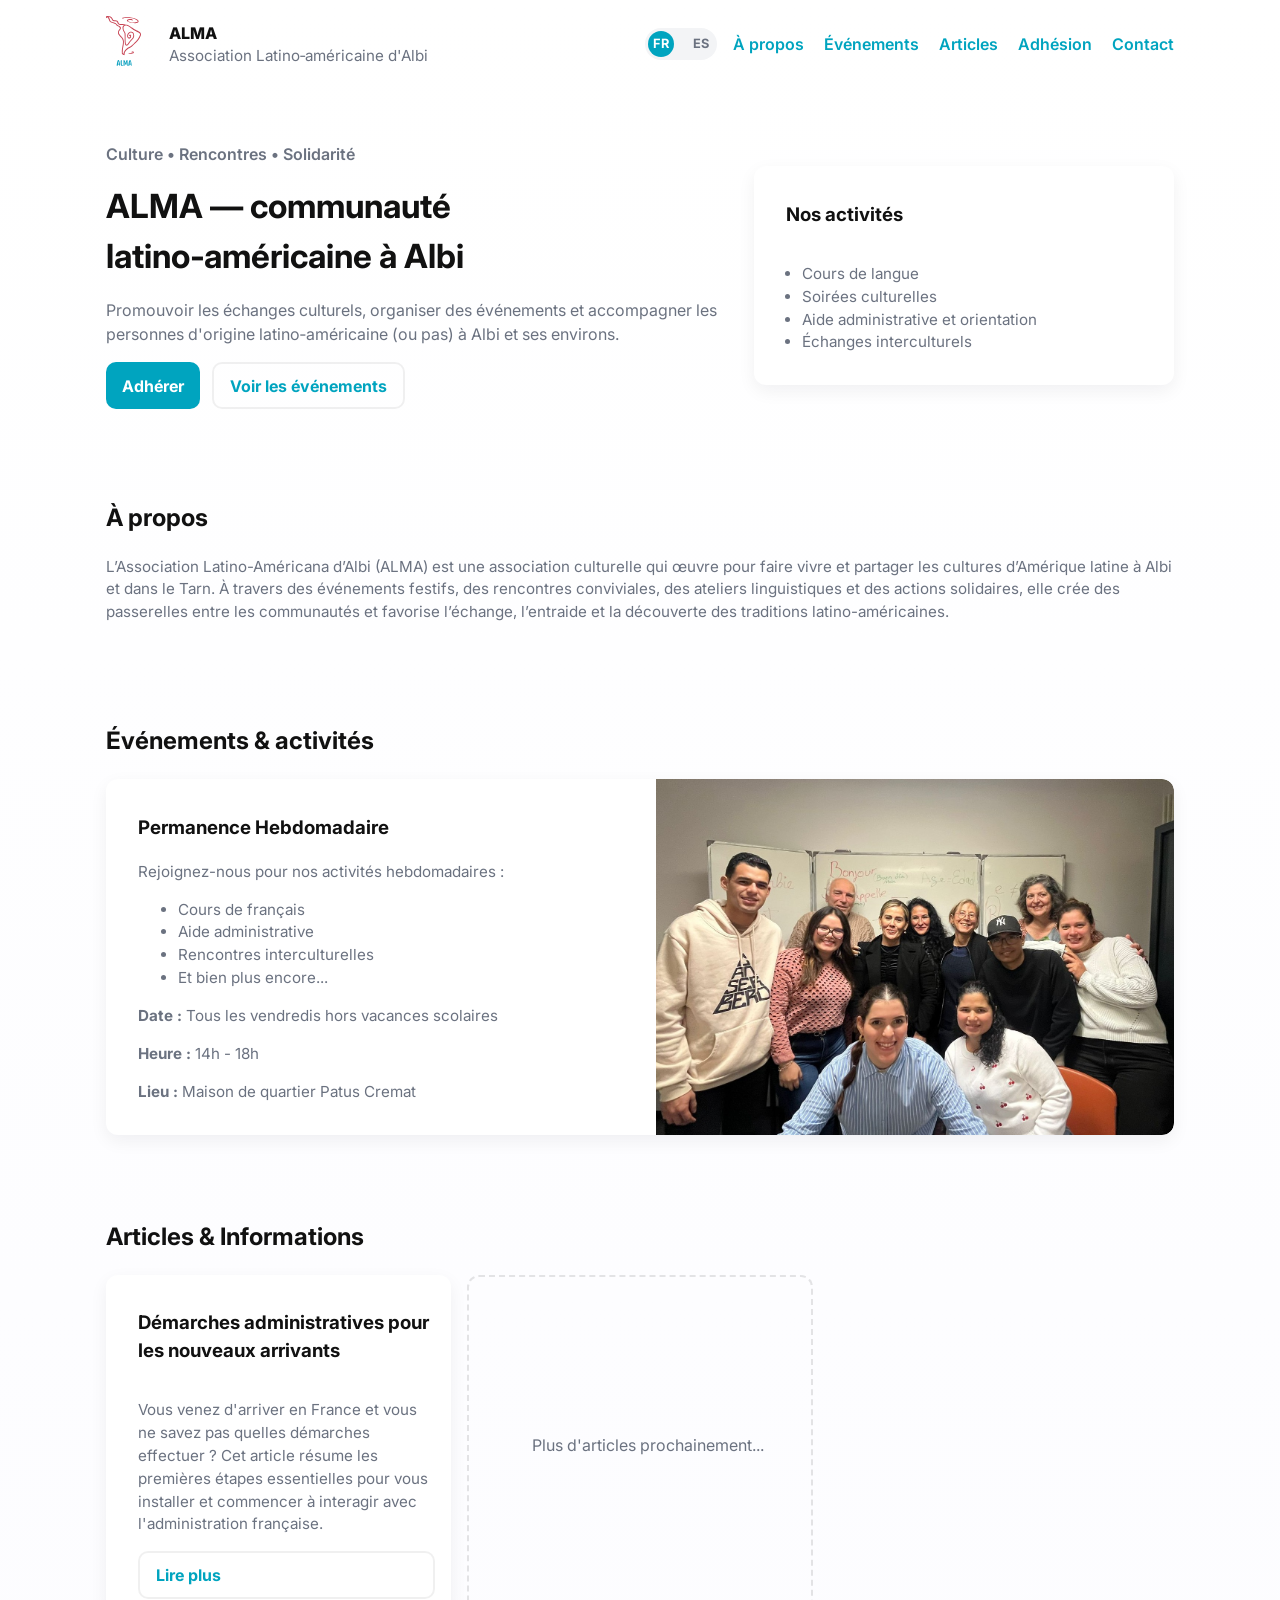
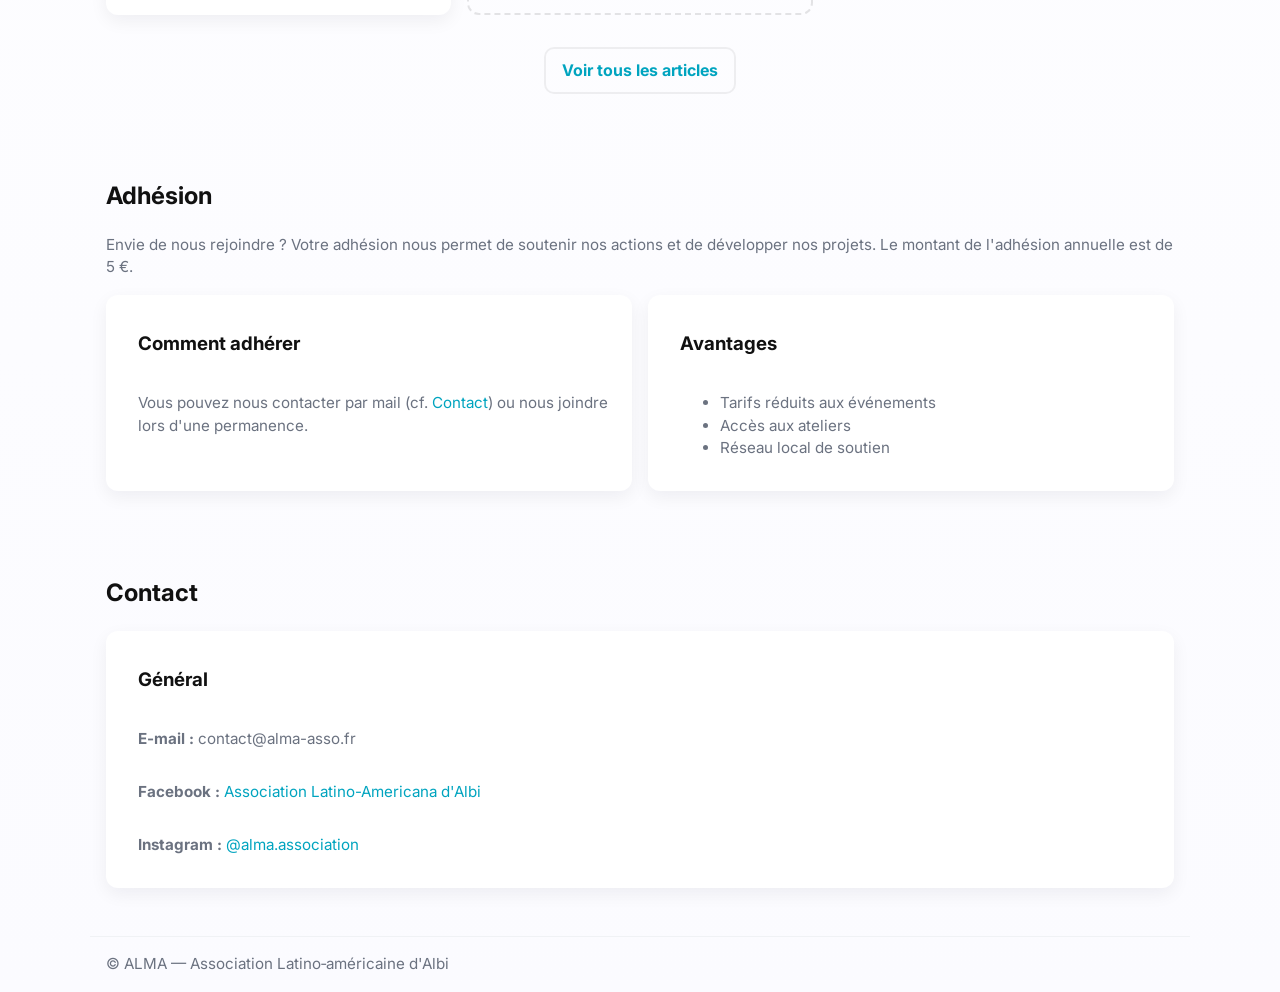
==== commit 6604287a: "Update main page with articles" ====
--- a/index.html
+++ b/index.html
@@ -112,22 +112,20 @@
 
     <section id="articles">
       <h2 data-i18n="articles_title">Articles & Informations</h2>
-      <div class="card-grid">
+      <div class="card-grid card-grid-articles">
+        <!-- ARTICLES_START -->
         <div class="card">
-          <h3 data-i18n="art_admin_title">Démarches administratives</h3>
-          <p class="small" data-i18n="art_admin_desc">Informations sur les premiers pas à Albi et les documents nécessaires.</p>
-          <a href="articles/index.html" class="btn btn-ghost" style="margin-top:auto" data-i18n="art_read_more">Lire plus</a>
-        </div>
-        <div class="card">
-          <h3 data-i18n="art_housing_title">Logement</h3>
-          <p class="small" data-i18n="art_housing_desc">Comment trouver un logement à Albi et quelles sont les aides disponibles.</p>
-          <a href="articles/index.html" class="btn btn-ghost" style="margin-top:auto" data-i18n="art_read_more">Lire plus</a>
-        </div>
-        <div class="card">
-          <h3 data-i18n="art_health_title">Santé</h3>
-          <p class="small" data-i18n="art_health_desc">Accès aux soins, assurance maladie et numéros d'urgence.</p>
-          <a href="articles/index.html" class="btn btn-ghost" style="margin-top:auto" data-i18n="art_read_more">Lire plus</a>
-        </div>
+          <h3 data-i18n="art_0_title">Démarches administratives pour les nouveaux arrivants</h3>
+          <div class="small" data-i18n="art_0_desc"><p>Vous venez d'arriver en France et vous ne savez pas quelles démarches effectuer ? Cet article résume les premières étapes essentielles pour vous installer et commencer à interagir avec l'administration française.</p></div>
+          <a href="articles/démarches-administratives-pour-les-nouveaux-arrivants.html" class="btn btn-ghost" style="margin-top:auto" data-i18n="art_read_more">Lire plus</a>
+        </div>
+        <!-- ARTICLES_END -->
+        <div class="card" style="justify-content: center; align-items: center; border: 2px dashed rgba(0,0,0,0.1); box-shadow: none; background: transparent; text-align: center; min-height: 200px;">
+          <p class="muted" data-i18n="more_articles_soon">Plus d'articles prochainement...</p>
+        </div>
+      </div>
+      <div style="margin-top: 2rem; text-align: center;">
+        <a href="articles/index.html" class="btn btn-ghost" data-i18n="all_articles">Voir tous les articles</a>
       </div>
     </section>
 
@@ -197,121 +195,129 @@
 
   <script>
     const translations = {
-      fr: {
-        subtitle: "Association Latino‑américaine d'Albi",
-        nav_about: "À propos",
-        nav_events: "Événements",
-        nav_articles: "Articles",
-        nav_membership: "Adhésion",
-        nav_contact: "Contact",
-        eyebrow: "Culture • Rencontres • Solidarité",
-        title: "ALMA — communauté latino‑américaine à Albi",
-        lead: "Promouvoir les échanges culturels, organiser des événements et accompagner les personnes d'origine latino‑américaine (ou pas) à Albi et ses environs.",
-        cta_join: "Adhérer",
-        cta_events: "Voir les événements",
-        activities_title: "Nos activités",
-        act1: "Cours de langue",
-        act2: "Soirées culturelles",
-        act3: "Aide administrative et orientation",
-        act4: "Échanges interculturels",
-        about_title: "À propos",
-        about_text: "L’Association Latino-Américana d’Albi (ALMA) est une association culturelle qui œuvre pour faire vivre et partager les cultures d’Amérique latine à Albi et dans le Tarn. À travers des événements festifs, des rencontres conviviales, des ateliers linguistiques et des actions solidaires, elle crée des passerelles entre les communautés et favorise l’échange, l’entraide et la découverte des traditions latino-américaines.",
-        events_title: "Événements & activités",
-        permanence_title: "Permanence Hebdomadaire",
-        permanence_description: "Rejoignez-nous pour nos activités hebdomadaires :",
-        permanence_item1: "Cours de français",
-        permanence_item2: "Aide administrative",
-        permanence_item3: "Rencontres interculturelles",
-        permanence_item4: "Et bien plus encore...",
-        permanence_date: "<strong>Date :</strong> Tous les vendredis hors vacances scolaires",
-        permanence_time: "<strong>Heure :</strong> 14h - 18h",
-        permanence_location: "<strong>Lieu :</strong> Maison de quartier Patus Cremat",
-        articles_title: "Articles & Informations",
-        art_admin_title: "Démarches administratives",
-        art_admin_desc: "Informations sur les premiers pas à Albi et les documents nécessaires.",
-        art_housing_title: "Logement",
-        art_housing_desc: "Comment trouver un logement à Albi et quelles sont les aides disponibles.",
-        art_health_title: "Santé",
-        art_health_desc: "Accès aux soins, assurance maladie et numéros d'urgence.",
-        art_read_more: "Lire plus",
-        membership_title: "Adhésion",
-        membership_text: "Envie de nous rejoindre ? Votre adhésion nous permet de soutenir nos actions et de développer nos projets. Le montant de l'adhésion annuelle est de 5 €.",
-        how_to_join_title: "Comment adhérer",
-        how_to_join_text: "Vous pouvez nous contacter par mail (cf. <a href=\"#contact\" data-i18n=\"nav_contact\">Contact</a>) ou nous joindre lors d'une permanence.",
-        advantages_title: "Avantages",
-        advantage1: "Tarifs réduits aux événements",
-        advantage2: "Accès aux ateliers",
-        advantage3: "Réseau local de soutien",
-        contact_title: "Contact",
-        contact_general_title: "Général",
-        contact_phone: "<strong>Téléphone :</strong> +33 6 00 00 00 00",
-        contact_email: "<strong>E‑mail :</strong> contact@alma-asso.fr",
-        contact_facebook: "<strong>Facebook :</strong> <a href=\"https://www.facebook.com/p/Association-Latino-americana-dAlbi-61553731114717/\">Association Latino-Americana d'Albi</a>",
-        contact_instagram: "<strong>Instagram :</strong> <a href=\"https://www.instagram.com/alma.association/\">@alma.association</a>",
-        contact_board_title: "Membres du bureau",
-        board_member1_name: "John Doe",
-        board_member2_name: "Jane Doe",
-        board_member3_name: "Peter Jones",
-        board_member4_name: "Mary Smith"
-      },
-      es: {
-        subtitle: "Asociación Latinoamericana de Albi",
-        nav_about: "Sobre nosotros",
-        nav_events: "Eventos",
-        nav_articles: "Artículos",
-        nav_membership: "Afiliación",
-        nav_contact: "Contacto",
-        eyebrow: "Cultura • Encuentros • Solidaridad",
-        title: "ALMA — comunidad latinoamericana en Albi",
-        lead: "Promover intercambios culturales, organizar eventos y acompañar a personas de origen latinoamericano (o no) en Albi y alrededores.",
-        cta_join: "Afiliarse",
-        cta_events: "Ver eventos",
-        activities_title: "Nuestras actividades",
-        act1: "Clases de idioma",
-        act2: "Noches culturales",
-        act3: "Ayuda administrativa y orientación",
-        act4: "Intercambios interculturales",
-        about_title: "Sobre nosotros",
-        about_text: "La Asociación Latinoamericana de Albi (ALMA) es una asociación cultural que trabaja para hacer vivir y compartir las culturas de América Latina en Albi y en el Tarn. A través de eventos festivos, encuentros conviviales, talleres lingüísticos y acciones solidarias, crea puentes entre las comunidades y fomenta el intercambio, la ayuda mutua y el acercamiento a las tradiciones latinoamericanas.",
-        events_title: "Eventos y actividades",
-        permanence_title: "Permanencia Semanal",
-        permanence_description: "Únase a nosotros para nuestras actividades semanales:",
-        permanence_item1: "Clases de francés",
-        permanence_item2: "Ayuda administrativa",
-        permanence_item3: "Encuentros interculturales",
-        permanence_item4: "Y mucho más...",
-        permanence_date: "<strong>Fecha:</strong> Todos los viernes excepto durante las vacaciones escolares",
-        permanence_time: "<strong>Hora:</strong> 14h - 18h",
-        permanence_location: "<strong>Lugar:</strong> Maison de quartier Patus Cremat",
-        articles_title: "Artículos e Información",
-        art_admin_title: "Trámites administrativos",
-        art_admin_desc: "Información sobre los primeros pasos en Albi y los documentos necesarios.",
-        art_housing_title: "Vivienda",
-        art_housing_desc: "Cómo encontrar alojamiento en Albi y qué ayudas están disponibles.",
-        art_health_title: "Salud",
-        art_health_desc: "Acceso a la atención médica, seguro de salud y números de emergencia.",
-        art_read_more: "Leer más",
-        membership_title: "Afiliación",
-        membership_text: "¿Quiere unirse a nosotros? Su membresía nos permite apoyar nuestras acciones y desarrollar nuestros proyectos. La cuota anual de membresía es de 5 €.",
-        how_to_join_title: "Cómo afiliarse",
-        how_to_join_text: "Puede contactarnos por e-mail (véase <a href=\"#contact\" data-i18n=\"nav_contact\">Contacto</a>) o presentarse en la permanencia semanal.",
-        advantages_title: "Ventajas",
-        advantage1: "Tarifas reducidas en los eventos",
-        advantage2: "Acceso a los talleres",
-        advantage3: "Red de apoyo local",
-        contact_title: "Contacto",
-        contact_general_title: "General",
-        contact_phone: "<strong>Teléfono:</strong> +33 6 00 00 00 00",
-        contact_email: "<strong>E-mail:</strong> contact@alma-asso.fr",
-        contact_facebook: "<strong>Facebook:</strong> <a href=\"https://www.facebook.com/p/Association-Latino-americana-dAlbi-61553731114717/\">Association Latino-Americana d'Albi</a>",
-        contact_instagram: "<strong>Instagram:</strong> <a href=\"https://www.instagram.com/alma.association/\">@alma.association</a>",
-        contact_board_title: "Miembros de la junta",
-        board_member1_name: "John Doe",
-        board_member2_name: "Jane Doe",
-        board_member3_name: "Peter Jones",
-        board_member4_name: "Mary Smith"
-      }
-    };
+  "fr": {
+    "subtitle": "Association Latino‑américaine d'Albi",
+    "nav_about": "À propos",
+    "nav_events": "Événements",
+    "nav_articles": "Articles",
+    "nav_membership": "Adhésion",
+    "nav_contact": "Contact",
+    "eyebrow": "Culture • Rencontres • Solidarité",
+    "title": "ALMA — communauté latino‑américaine à Albi",
+    "lead": "Promouvoir les échanges culturels, organiser des événements et accompagner les personnes d'origine latino‑américaine (ou pas) à Albi et ses environs.",
+    "cta_join": "Adhérer",
+    "cta_events": "Voir les événements",
+    "activities_title": "Nos activités",
+    "act1": "Cours de langue",
+    "act2": "Soirées culturelles",
+    "act3": "Aide administrative et orientation",
+    "act4": "Échanges interculturels",
+    "about_title": "À propos",
+    "about_text": "L’Association Latino-Américana d’Albi (ALMA) est une association culturelle qui œuvre pour faire vivre et partager les cultures d’Amérique latine à Albi et dans le Tarn. À travers des événements festifs, des rencontres conviviales, des ateliers linguistiques et des actions solidaires, elle crée des passerelles entre les communautés et favorise l’échange, l’entraide et la découverte des traditions latino-américaines.",
+    "events_title": "Événements & activités",
+    "permanence_title": "Permanence Hebdomadaire",
+    "permanence_description": "Rejoignez-nous pour nos activités hebdomadaires :",
+    "permanence_item1": "Cours de français",
+    "permanence_item2": "Aide administrative",
+    "permanence_item3": "Rencontres interculturelles",
+    "permanence_item4": "Et bien plus encore...",
+    "permanence_date": "<strong>Date :</strong> Tous les vendredis hors vacances scolaires",
+    "permanence_time": "<strong>Heure :</strong> 14h - 18h",
+    "permanence_location": "<strong>Lieu :</strong> Maison de quartier Patus Cremat",
+    "articles_title": "Articles & Informations",
+    "art_admin_title": "Démarches administratives",
+    "art_admin_desc": "Informations sur les premiers pas à Albi et les documents nécessaires.",
+    "art_housing_title": "Logement",
+    "art_housing_desc": "Comment trouver un logement à Albi et quelles sont les aides disponibles.",
+    "art_health_title": "Santé",
+    "art_health_desc": "Accès aux soins, assurance maladie et numéros d'urgence.",
+    "art_read_more": "Lire plus",
+    "membership_title": "Adhésion",
+    "membership_text": "Envie de nous rejoindre ? Votre adhésion nous permet de soutenir nos actions et de développer nos projets. Le montant de l'adhésion annuelle est de 5 €.",
+    "how_to_join_title": "Comment adhérer",
+    "how_to_join_text": "Vous pouvez nous contacter par mail (cf. <a href=\"#contact\" data-i18n=\"nav_contact\">Contact</a>) ou nous joindre lors d'une permanence.",
+    "advantages_title": "Avantages",
+    "advantage1": "Tarifs réduits aux événements",
+    "advantage2": "Accès aux ateliers",
+    "advantage3": "Réseau local de soutien",
+    "contact_title": "Contact",
+    "contact_general_title": "Général",
+    "contact_phone": "<strong>Téléphone :</strong> +33 6 00 00 00 00",
+    "contact_email": "<strong>E‑mail :</strong> contact@alma-asso.fr",
+    "contact_facebook": "<strong>Facebook :</strong> <a href=\"https://www.facebook.com/p/Association-Latino-americana-dAlbi-61553731114717/\">Association Latino-Americana d'Albi</a>",
+    "contact_instagram": "<strong>Instagram :</strong> <a href=\"https://www.instagram.com/alma.association/\">@alma.association</a>",
+    "contact_board_title": "Membres du bureau",
+    "board_member1_name": "John Doe",
+    "board_member2_name": "Jane Doe",
+    "board_member3_name": "Peter Jones",
+    "board_member4_name": "Mary Smith",
+    "art_0_title": "Démarches administratives pour les nouveaux arrivants",
+    "art_0_desc": "<p>Vous venez d'arriver en France et vous ne savez pas quelles démarches effectuer ? Cet article résume les premières étapes essentielles pour vous installer et commencer à interagir avec l'administration française.</p>",
+    "more_articles_soon": "Plus d'articles prochainement...",
+    "all_articles": "Voir tous les articles"
+  },
+  "es": {
+    "subtitle": "Asociación Latinoamericana de Albi",
+    "nav_about": "Sobre nosotros",
+    "nav_events": "Eventos",
+    "nav_articles": "Artículos",
+    "nav_membership": "Afiliación",
+    "nav_contact": "Contacto",
+    "eyebrow": "Cultura • Encuentros • Solidaridad",
+    "title": "ALMA — comunidad latinoamericana en Albi",
+    "lead": "Promover intercambios culturales, organizar eventos y acompañar a personas de origen latinoamericano (o no) en Albi y alrededores.",
+    "cta_join": "Afiliarse",
+    "cta_events": "Ver eventos",
+    "activities_title": "Nuestras actividades",
+    "act1": "Clases de idioma",
+    "act2": "Noches culturales",
+    "act3": "Ayuda administrativa y orientación",
+    "act4": "Intercambios interculturales",
+    "about_title": "Sobre nosotros",
+    "about_text": "La Asociación Latinoamericana de Albi (ALMA) es una asociación cultural que trabaja para hacer vivir y compartir las culturas de América Latina en Albi y en el Tarn. A través de eventos festivos, encuentros conviviales, talleres lingüísticos y acciones solidarias, crea puentes entre las comunidades y fomenta el intercambio, la ayuda mutua y el acercamiento a las tradiciones latinoamericanas.",
+    "events_title": "Eventos y actividades",
+    "permanence_title": "Permanencia Semanal",
+    "permanence_description": "Únase a nosotros para nuestras actividades semanales:",
+    "permanence_item1": "Clases de francés",
+    "permanence_item2": "Ayuda administrativa",
+    "permanence_item3": "Encuentros interculturales",
+    "permanence_item4": "Y mucho más...",
+    "permanence_date": "<strong>Fecha:</strong> Todos los viernes excepto durante las vacaciones escolares",
+    "permanence_time": "<strong>Hora:</strong> 14h - 18h",
+    "permanence_location": "<strong>Lugar:</strong> Maison de quartier Patus Cremat",
+    "articles_title": "Artículos e Información",
+    "art_admin_title": "Trámites administrativos",
+    "art_admin_desc": "Información sobre los primeros pasos en Albi y los documentos necesarios.",
+    "art_housing_title": "Vivienda",
+    "art_housing_desc": "Cómo encontrar alojamiento en Albi y qué ayudas están disponibles.",
+    "art_health_title": "Salud",
+    "art_health_desc": "Acceso a la atención médica, seguro de salud y números de emergencia.",
+    "art_read_more": "Leer más",
+    "membership_title": "Afiliación",
+    "membership_text": "¿Quiere unirse a nosotros? Su membresía nos permite apoyar nuestras acciones y desarrollar nuestros proyectos. La cuota anual de membresía es de 5 €.",
+    "how_to_join_title": "Cómo afiliarse",
+    "how_to_join_text": "Puede contactarnos por e-mail (véase <a href=\"#contact\" data-i18n=\"nav_contact\">Contacto</a>) o presentarse en la permanencia semanal.",
+    "advantages_title": "Ventajas",
+    "advantage1": "Tarifas reducidas en los eventos",
+    "advantage2": "Acceso a los talleres",
+    "advantage3": "Red de apoyo local",
+    "contact_title": "Contacto",
+    "contact_general_title": "General",
+    "contact_phone": "<strong>Teléfono:</strong> +33 6 00 00 00 00",
+    "contact_email": "<strong>E-mail:</strong> contact@alma-asso.fr",
+    "contact_facebook": "<strong>Facebook:</strong> <a href=\"https://www.facebook.com/p/Association-Latino-americana-dAlbi-61553731114717/\">Association Latino-Americana d'Albi</a>",
+    "contact_instagram": "<strong>Instagram:</strong> <a href=\"https://www.instagram.com/alma.association/\">@alma.association</a>",
+    "contact_board_title": "Miembros de la junta",
+    "board_member1_name": "John Doe",
+    "board_member2_name": "Jane Doe",
+    "board_member3_name": "Peter Jones",
+    "board_member4_name": "Mary Smith",
+    "art_0_title": "Trámites administrativos para los recién llegados",
+    "art_0_desc": "<p>¿Recién llegas a Francia y no sabes qué trámites tienes que hacer? Este artículo resume los primeros pasos esenciales para instalarte y empezar a interactuar con la administración francesa.</p>",
+    "more_articles_soon": "Más artículos próximamente...",
+    "all_articles": "Ver todos los artículos"
+  }
+};
 
     let currentLang = 'fr';
     const toggle = document.getElementById('langSwitch');
--- a/style.css
+++ b/style.css
@@ -180,6 +180,22 @@
   grid-template-columns: repeat(auto-fit, minmax(220px, 1fr))
 }
 
+.card-grid-articles {
+  grid-template-columns: 1fr;
+}
+
+@media (min-width: 600px) {
+  .card-grid-articles {
+    grid-template-columns: repeat(2, 1fr);
+  }
+}
+
+@media (min-width: 900px) {
+  .card-grid-articles {
+    grid-template-columns: repeat(3, 1fr);
+  }
+}
+
 .card {
   background: white;
   border-radius: var(--radius);
